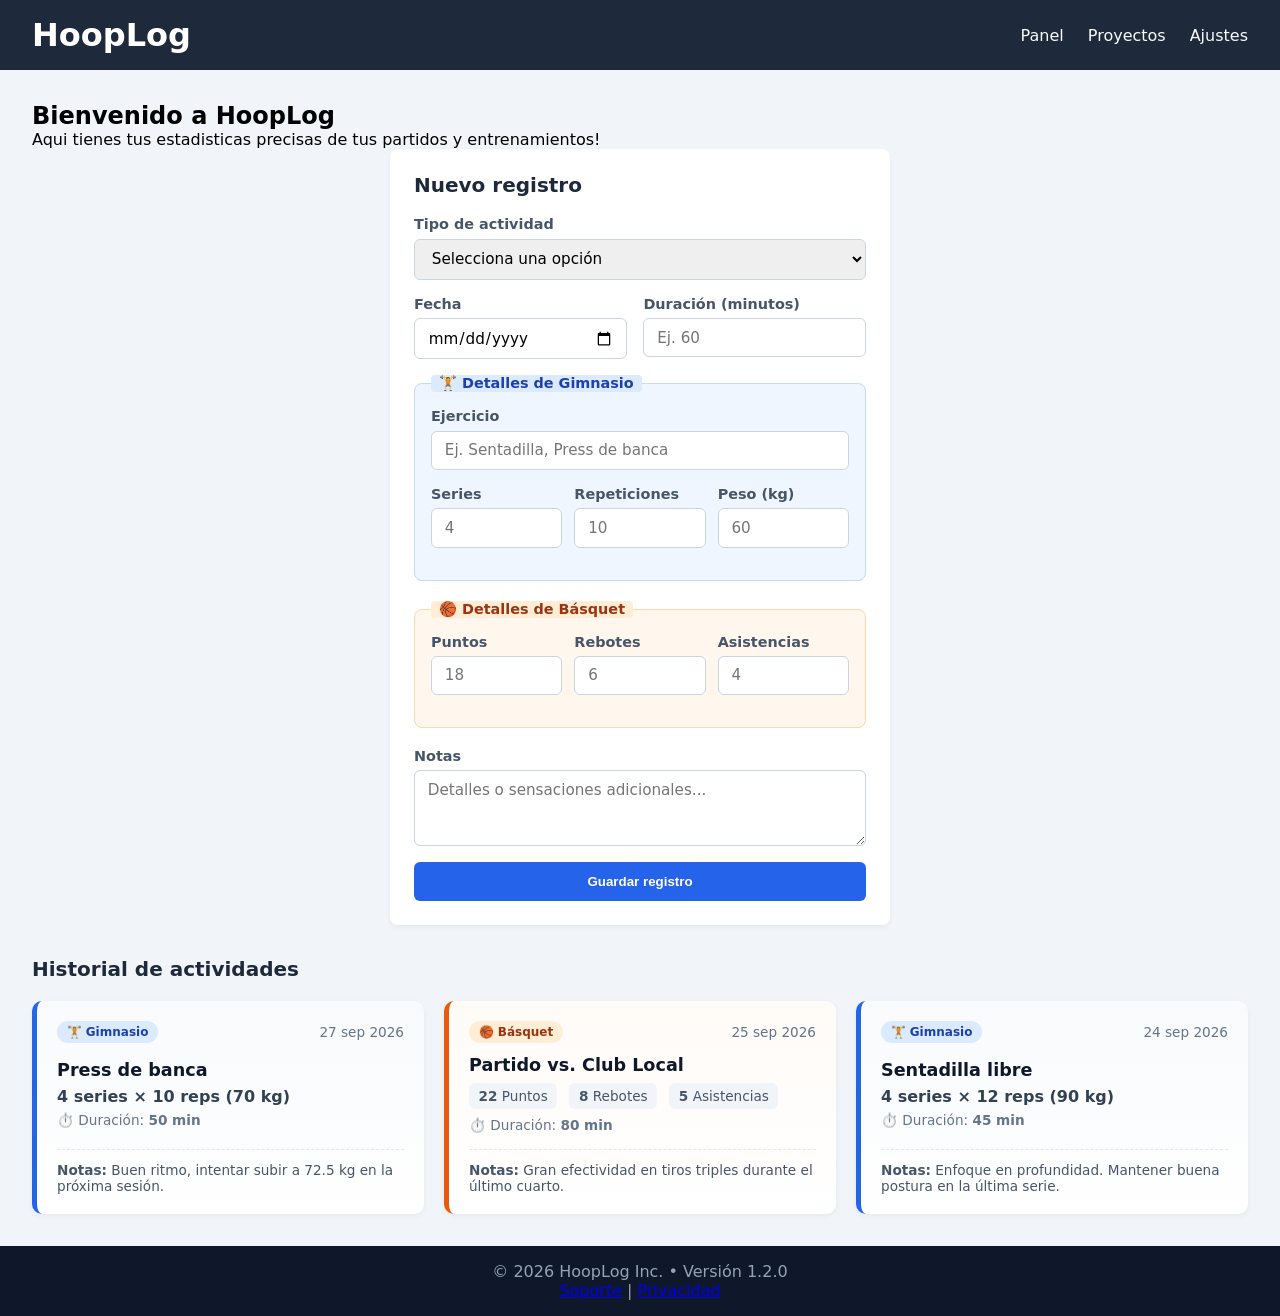
==== index.html @ f142787e "Etapa 1: Forms, estructura y estilo." ====
<!DOCTYPE html>
<html lang="en">
<head>
    <meta charset="UTF-8">
    <meta name="viewport" content="width=device-width, initial-scale=1.0">
    <title>HoopLog</title>
    <link rel="stylesheet" href="styles.css">
</head>
<body>

    
    <header class="app-header">
        <div class="marca">
            <h1>HoopLog</h1>
        </div>
        <nav class ="app-nav">
            <ul>
                <li><a href="#panel">Panel</a></li>
                <li><a href="#proyectos">Proyectos</a></li>
                <li><a href="#ajustes">Ajustes</a></li>
            </ul>
        </nav>
    </header>

    <main class="app-main">
    <section class="welcome-section">
      <h2>Bienvenido a HoopLog</h2>
      <p>Aqui tienes tus estadisticas precisas de tus partidos y entrenamientos!</p>
    </section>

    <section class="new-record-section">
  <h2>Nuevo registro</h2>

  <form class="record-form" action="#" method="POST">
    
    <!-- DATOS GENERALES -->
    <div class="form-group">
      <label for="activity-type">Tipo de actividad</label>
      <select id="activity-type" name="type" required>
        <option value="" disabled selected>Selecciona una opción</option>
        <option value="gimnasio">Gimnasio</option>
        <option value="basquet">Básquet</option>
      </select>
    </div>

    <div class="form-row">
      <div class="form-group">
        <label for="activity-date">Fecha</label>
        <input type="date" id="activity-date" name="date" required>
      </div>

      <div class="form-group">
        <label for="activity-duration">Duración (minutos)</label>
        <input type="number" id="activity-duration" name="duration" min="1" placeholder="Ej. 60" required>
      </div>
    </div>

    <!-- BLOQUE ESPECÍFICO: GIMNASIO -->
    <fieldset class="fieldset-group group-gym">
      <legend>🏋️ Detalles de Gimnasio</legend>
      
      <div class="form-group">
        <label for="gym-exercise">Ejercicio</label>
        <input type="text" id="gym-exercise" name="gym_exercise" placeholder="Ej. Sentadilla, Press de banca">
      </div>

      <div class="form-row-three">
        <div class="form-group">
          <label for="gym-sets">Series</label>
          <input type="number" id="gym-sets" name="gym_sets" min="1" placeholder="4">
        </div>
        <div class="form-group">
          <label for="gym-reps">Repeticiones</label>
          <input type="number" id="gym-reps" name="gym_reps" min="1" placeholder="10">
        </div>
        <div class="form-group">
          <label for="gym-weight">Peso (kg)</label>
          <input type="number" id="gym-weight" name="gym_weight" min="0" step="0.5" placeholder="60">
        </div>
      </div>
    </fieldset>

    <!-- BLOQUE ESPECÍFICO: BÁSQUET -->
    <fieldset class="fieldset-group group-basketball">
      <legend>🏀 Detalles de Básquet</legend>

      <div class="form-row-three">
        <div class="form-group">
          <label for="bball-points">Puntos</label>
          <input type="number" id="bball-points" name="bball_points" min="0" placeholder="18">
        </div>
        <div class="form-group">
          <label for="bball-rebounds">Rebotes</label>
          <input type="number" id="bball-rebounds" name="bball_rebounds" min="0" placeholder="6">
        </div>
        <div class="form-group">
          <label for="bball-assists">Asistencias</label>
          <input type="number" id="bball-assists" name="bball_assists" min="0" placeholder="4">
        </div>
      </div>
    </fieldset>

    <!-- NOTAS ADICIONALES -->
    <div class="form-group">
      <label for="activity-notes">Notas</label>
      <textarea id="activity-notes" name="notes" rows="3" placeholder="Detalles o sensaciones adicionales..."></textarea>
    </div>

    <button type="submit" class="btn-submit">Guardar registro</button>

  </form>
</section>

    <!-- SECCIÓN: HISTORIAL DE ACTIVIDADES -->
<section class="history-section">
  <h2>Historial de actividades</h2>

  <div class="history-grid">

    <!-- TARJETA 1: GIMNASIO -->
    <article class="activity-card card-gym">
      <header class="card-header">
        <span class="badge badge-gym">🏋️ Gimnasio</span>
        <time datetime="2026-09-27">27 sep 2026</time>
      </header>

      <div class="card-body">
        <h3>Press de banca</h3>
        <p class="activity-stat">4 series × 10 reps (70 kg)</p>
        <p class="activity-meta">⏱️ Duración: <strong>50 min</strong></p>
      </div>

      <footer class="card-footer">
        <p><strong>Notas:</strong> Buen ritmo, intentar subir a 72.5 kg en la próxima sesión.</p>
      </footer>
    </article>

    <!-- TARJETA 2: BÁSQUET -->
    <article class="activity-card card-basketball">
      <header class="card-header">
        <span class="badge badge-basketball">🏀 Básquet</span>
        <time datetime="2026-09-25">25 sep 2026</time>
      </header>

      <div class="card-body">
        <h3>Partido vs. Club Local</h3>
        <ul class="stats-list">
          <li><strong>22</strong> Puntos</li>
          <li><strong>8</strong> Rebotes</li>
          <li><strong>5</strong> Asistencias</li>
        </ul>
        <p class="activity-meta">⏱️ Duración: <strong>80 min</strong></p>
      </div>

      <footer class="card-footer">
        <p><strong>Notas:</strong> Gran efectividad en tiros triples durante el último cuarto.</p>
      </footer>
    </article>

    <!-- TARJETA 3: GIMNASIO -->
    <article class="activity-card card-gym">
      <header class="card-header">
        <span class="badge badge-gym">🏋️ Gimnasio</span>
        <time datetime="2026-09-24">24 sep 2026</time>
      </header>

      <div class="card-body">
        <h3>Sentadilla libre</h3>
        <p class="activity-stat">4 series × 12 reps (90 kg)</p>
        <p class="activity-meta">⏱️ Duración: <strong>45 min</strong></p>
      </div>

      <footer class="card-footer">
        <p><strong>Notas:</strong> Enfoque en profundidad. Mantener buena postura en la última serie.</p>
      </footer>
    </article>

  </div>
</section>
  </main>

  <footer class="app-footer">
    <p>&copy; 2026 HoopLog Inc. &bull; Versión 1.2.0</p>
    <p><a href="#soporte">Soporte</a> | <a href="#privacidad">Privacidad</a></p>
  </footer>

    
</body>
</html>
---- styles.css ----
/* Reset básico de márgenes */
* {
  margin: 0;
  padding: 0;
  box-sizing: border-box;
}

/* Ocupar toda la altura de la pantalla */
body {
  font-family: system-ui, sans-serif;
  display: flex;
  flex-direction: column;
  min-height: 100vh;
}

/* Encabezado */
.app-header {
  background-color: #1e293b;
  color: #fff;
  padding: 1rem 2rem;
  display: flex;
  justify-content: space-between;
  align-items: center;
}

.app-nav ul {
  display: flex;
  gap: 1.5rem;
  list-style: none;
}

.app-nav a {
  color: #f8fafc;
  text-decoration: none;
}

/* Área principal: crece para ocupar el espacio restante */
.app-main {
  flex: 1;
  padding: 2rem;
  background-color: #f1f5f9;
}

/* Pie de página */
.app-footer {
  background-color: #0f172a;
  color: #94a3b8;
  text-align: center;
  padding: 1rem;
}

/* Layout en columnas para campos breves */
.form-row {
  display: flex;
  gap: 1rem;
}

.form-row .form-group {
  flex: 1;
}

.form-row-three {
  display: grid;
  grid-template-columns: repeat(3, 1fr);
  gap: 0.75rem;
}

/* Estilos comunes de los fieldsets */
.fieldset-group {
  border: 1px solid;
  border-radius: 8px;
  padding: 1rem;
  margin-bottom: 1.25rem;
}

.fieldset-group legend {
  font-weight: 700;
  font-size: 0.9rem;
  padding: 0 0.5rem;
  border-radius: 4px;
}

/* Estilo visual exclusivo para GIMNASIO (Azul) */
.group-gym {
  border-color: #bfdbfe;
  background-color: #eff6ff;
}

.group-gym legend {
  color: #1e40af;
  background-color: #dbeafe;
}

/* Estilo visual exclusivo para BÁSQUET (Naranja) */
.group-basketball {
  border-color: #fed7aa;
  background-color: #fff7ed;
}

.group-basketball legend {
  color: #9a3412;
  background-color: #ffedd5;
}

/* Tarjeta contenedora de la sección */
.new-record-section {
  background-color: #ffffff;
  padding: 1.5rem;
  border-radius: 8px;
  box-shadow: 0 2px 5px rgba(0, 0, 0, 0.05);
  max-width: 500px;
  margin: 0 auto; /* Centrar en pantalla */
}

.new-record-section h2 {
  margin-bottom: 1.2rem;
  color: #1e293b;
  font-size: 1.25rem;
}

/* Agrupador de label + input */
.form-group {
  display: flex;
  flex-direction: column;
  gap: 0.4rem;
  margin-bottom: 1rem;
}

.form-group label {
  font-size: 0.9rem;
  font-weight: 600;
  color: #475569;
}

/* Estilos de los inputs, select y textarea */
.form-group input,
.form-group select,
.form-group textarea {
  padding: 0.6rem 0.8rem;
  border: 1px solid #cbd5e1;
  border-radius: 6px;
  font-size: 0.95rem;
  font-family: inherit;
  outline: none;
  transition: border-color 0.2s;
}

/* Resaltado cuando el usuario hace clic en un campo */
.form-group input:focus,
.form-group select:focus,
.form-group textarea:focus {
  border-color: #2563eb;
  box-shadow: 0 0 0 3px rgba(37, 99, 235, 0.15);
}

/* Botón de envío */
.btn-submit {
  width: 100%;
  padding: 0.75rem;
  background-color: #2563eb;
  color: #ffffff;
  font-weight: bold;
  border: none;
  border-radius: 6px;
  cursor: pointer;
  transition: background-color 0.2s;
}

.btn-submit:hover {
  background-color: #1d4ed8;
}

/* Layout del contenedor */
.history-section {
  margin-top: 2rem;
}

.history-section h2 {
  font-size: 1.25rem;
  color: #1e293b;
  margin-bottom: 1.25rem;
}

/* Rejilla de tarjetas adaptativa */
.history-grid {
  display: grid;
  grid-template-columns: repeat(auto-fit, minmax(280px, 1fr));
  gap: 1.25rem;
}

/* Estilo base del artículo/tarjeta */
.activity-card {
  background-color: #ffffff;
  border-radius: 10px;
  border-left: 5px solid #cbd5e1; /* Borde por defecto */
  padding: 1.25rem;
  box-shadow: 0 2px 6px rgba(0, 0, 0, 0.05);
  display: flex;
  flex-direction: column;
  justify-content: space-between;
}

/* --- ESTILO DISTINTIVO: GIMNASIO (Azul) --- */
.card-gym {
  border-left-color: #2563eb;
  background: linear-gradient(180deg, #f8fafc 0%, #ffffff 100%);
}

.badge-gym {
  background-color: #dbeafe;
  color: #1e40af;
}

/* --- ESTILO DISTINTIVO: BÁSQUET (Naranja) --- */
.card-basketball {
  border-left-color: #ea580c;
  background: linear-gradient(180deg, #fffbf7 0%, #ffffff 100%);
}

.badge-basketball {
  background-color: #ffedd5;
  color: #9a3412;
}

/* Elementos internos de las tarjetas */
.card-header {
  display: flex;
  justify-content: space-between;
  align-items: center;
  margin-bottom: 0.8rem;
}

.card-header time {
  font-size: 0.85rem;
  color: #64748b;
}

.badge {
  font-size: 0.75rem;
  font-weight: 700;
  padding: 0.25rem 0.6rem;
  border-radius: 20px;
}

.card-body h3 {
  font-size: 1.1rem;
  color: #0f172a;
  margin-bottom: 0.4rem;
}

.activity-stat {
  font-weight: 600;
  color: #334155;
  margin-bottom: 0.3rem;
}

.stats-list {
  display: flex;
  gap: 0.75rem;
  list-style: none;
  padding: 0;
  margin: 0.5rem 0;
}

.stats-list li {
  background-color: #f1f5f9;
  padding: 0.3rem 0.6rem;
  border-radius: 6px;
  font-size: 0.85rem;
  color: #475569;
}

.activity-meta {
  font-size: 0.85rem;
  color: #64748b;
  margin-top: 0.4rem;
}

.card-footer {
  margin-top: 1rem;
  padding-top: 0.75rem;
  border-top: 1px dashed #e2e8f0;
  font-size: 0.85rem;
  color: #475569;
}

* {
  margin: 0;
  padding: 0;
  box-sizing: border-box; /* Previene que el padding rompa el ancho total */
}

/* Evita imágenes u objetos desbordados */
img, input, select, textarea {
  max-width: 100%;
}

@media (max-width: 600px) {
  /* El encabezado se centra y apila el título y el menú */
  .app-header {
    flex-direction: column;
    gap: 0.8rem;
    text-align: center;
  }

  /* Los campos en pareja (Fecha y Duración) pasan a ocupación vertical */
  .form-row {
    flex-direction: column;
    gap: 0;
  }
}

/* Tarjetas del historial: 1 columna en 375px y varias columnas en escritorio */
.history-grid {
  display: grid;
  grid-template-columns: repeat(auto-fit, minmax(280px, 1fr));
  gap: 1.25rem;
}

/* Tres campos numéricos ajustables (Series / Reps / Peso) */
.form-row-three {
  display: grid;
  grid-template-columns: repeat(auto-fit, minmax(80px, 1fr));
  gap: 0.75rem;
}
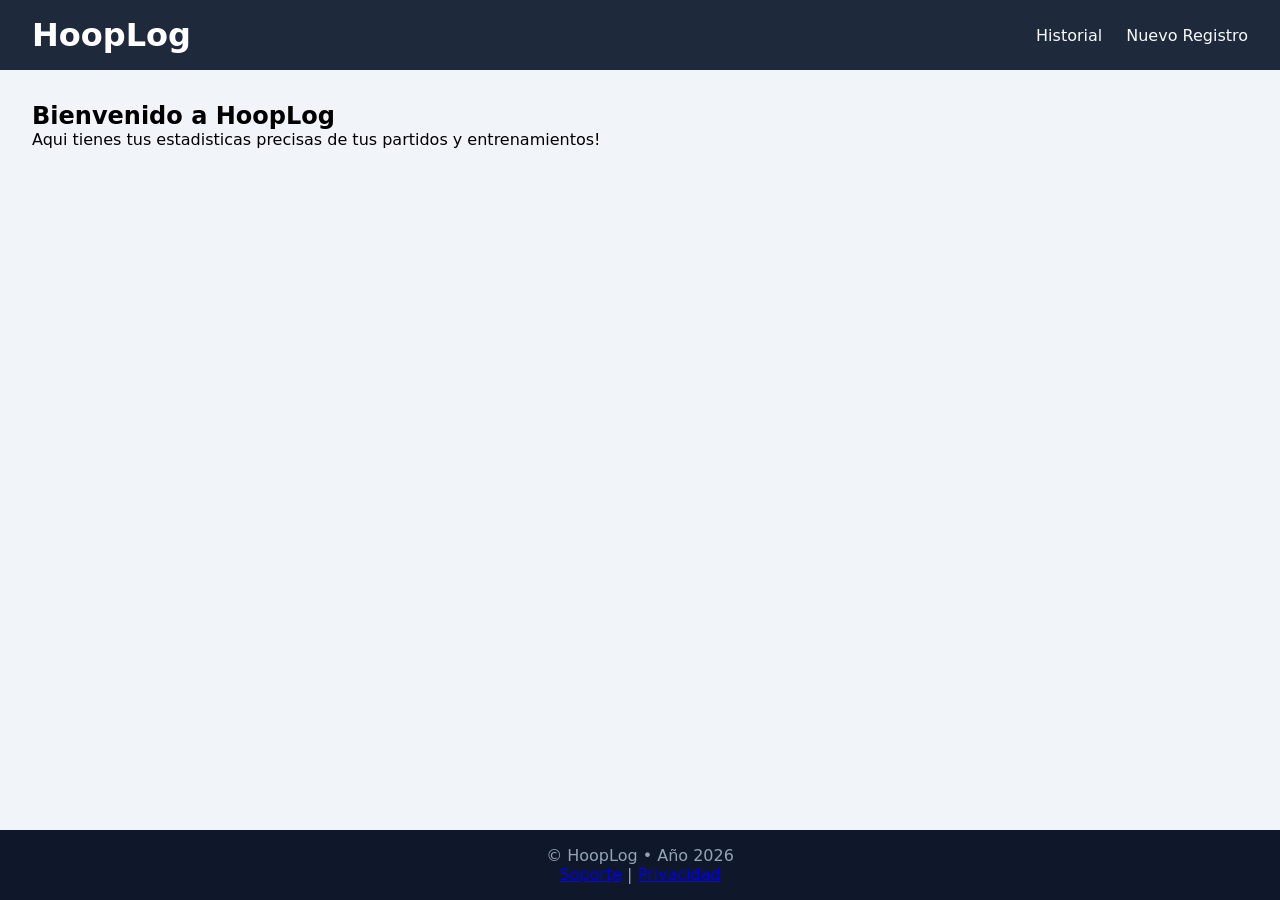
==== commit 2b5b87db: "cambie historial y nuevo registro para que lleven a paginas diferentes. modifique el footer." ====
--- a/index.html
+++ b/index.html
@@ -7,17 +7,14 @@
     <link rel="stylesheet" href="styles.css">
 </head>
 <body>
-
-    
     <header class="app-header">
         <div class="marca">
             <h1>HoopLog</h1>
         </div>
         <nav class ="app-nav">
             <ul>
-                <li><a href="#panel">Panel</a></li>
-                <li><a href="#proyectos">Proyectos</a></li>
-                <li><a href="#ajustes">Ajustes</a></li>
+                <li><a href="./pages/historial.html">Historial</a></li>
+                <li><a href="./pages/nuevoRegistro.html">Nuevo Registro</a></li>
             </ul>
         </nav>
     </header>
@@ -26,161 +23,10 @@
     <section class="welcome-section">
       <h2>Bienvenido a HoopLog</h2>
       <p>Aqui tienes tus estadisticas precisas de tus partidos y entrenamientos!</p>
-    </section>
-
-    <section class="new-record-section">
-  <h2>Nuevo registro</h2>
-
-  <form class="record-form" action="#" method="POST">
-    
-    <!-- DATOS GENERALES -->
-    <div class="form-group">
-      <label for="activity-type">Tipo de actividad</label>
-      <select id="activity-type" name="type" required>
-        <option value="" disabled selected>Selecciona una opción</option>
-        <option value="gimnasio">Gimnasio</option>
-        <option value="basquet">Básquet</option>
-      </select>
-    </div>
-
-    <div class="form-row">
-      <div class="form-group">
-        <label for="activity-date">Fecha</label>
-        <input type="date" id="activity-date" name="date" required>
-      </div>
-
-      <div class="form-group">
-        <label for="activity-duration">Duración (minutos)</label>
-        <input type="number" id="activity-duration" name="duration" min="1" placeholder="Ej. 60" required>
-      </div>
-    </div>
-
-    <!-- BLOQUE ESPECÍFICO: GIMNASIO -->
-    <fieldset class="fieldset-group group-gym">
-      <legend>🏋️ Detalles de Gimnasio</legend>
-      
-      <div class="form-group">
-        <label for="gym-exercise">Ejercicio</label>
-        <input type="text" id="gym-exercise" name="gym_exercise" placeholder="Ej. Sentadilla, Press de banca">
-      </div>
-
-      <div class="form-row-three">
-        <div class="form-group">
-          <label for="gym-sets">Series</label>
-          <input type="number" id="gym-sets" name="gym_sets" min="1" placeholder="4">
-        </div>
-        <div class="form-group">
-          <label for="gym-reps">Repeticiones</label>
-          <input type="number" id="gym-reps" name="gym_reps" min="1" placeholder="10">
-        </div>
-        <div class="form-group">
-          <label for="gym-weight">Peso (kg)</label>
-          <input type="number" id="gym-weight" name="gym_weight" min="0" step="0.5" placeholder="60">
-        </div>
-      </div>
-    </fieldset>
-
-    <!-- BLOQUE ESPECÍFICO: BÁSQUET -->
-    <fieldset class="fieldset-group group-basketball">
-      <legend>🏀 Detalles de Básquet</legend>
-
-      <div class="form-row-three">
-        <div class="form-group">
-          <label for="bball-points">Puntos</label>
-          <input type="number" id="bball-points" name="bball_points" min="0" placeholder="18">
-        </div>
-        <div class="form-group">
-          <label for="bball-rebounds">Rebotes</label>
-          <input type="number" id="bball-rebounds" name="bball_rebounds" min="0" placeholder="6">
-        </div>
-        <div class="form-group">
-          <label for="bball-assists">Asistencias</label>
-          <input type="number" id="bball-assists" name="bball_assists" min="0" placeholder="4">
-        </div>
-      </div>
-    </fieldset>
-
-    <!-- NOTAS ADICIONALES -->
-    <div class="form-group">
-      <label for="activity-notes">Notas</label>
-      <textarea id="activity-notes" name="notes" rows="3" placeholder="Detalles o sensaciones adicionales..."></textarea>
-    </div>
-
-    <button type="submit" class="btn-submit">Guardar registro</button>
-
-  </form>
-</section>
-
-    <!-- SECCIÓN: HISTORIAL DE ACTIVIDADES -->
-<section class="history-section">
-  <h2>Historial de actividades</h2>
-
-  <div class="history-grid">
-
-    <!-- TARJETA 1: GIMNASIO -->
-    <article class="activity-card card-gym">
-      <header class="card-header">
-        <span class="badge badge-gym">🏋️ Gimnasio</span>
-        <time datetime="2026-09-27">27 sep 2026</time>
-      </header>
-
-      <div class="card-body">
-        <h3>Press de banca</h3>
-        <p class="activity-stat">4 series × 10 reps (70 kg)</p>
-        <p class="activity-meta">⏱️ Duración: <strong>50 min</strong></p>
-      </div>
-
-      <footer class="card-footer">
-        <p><strong>Notas:</strong> Buen ritmo, intentar subir a 72.5 kg en la próxima sesión.</p>
-      </footer>
-    </article>
-
-    <!-- TARJETA 2: BÁSQUET -->
-    <article class="activity-card card-basketball">
-      <header class="card-header">
-        <span class="badge badge-basketball">🏀 Básquet</span>
-        <time datetime="2026-09-25">25 sep 2026</time>
-      </header>
-
-      <div class="card-body">
-        <h3>Partido vs. Club Local</h3>
-        <ul class="stats-list">
-          <li><strong>22</strong> Puntos</li>
-          <li><strong>8</strong> Rebotes</li>
-          <li><strong>5</strong> Asistencias</li>
-        </ul>
-        <p class="activity-meta">⏱️ Duración: <strong>80 min</strong></p>
-      </div>
-
-      <footer class="card-footer">
-        <p><strong>Notas:</strong> Gran efectividad en tiros triples durante el último cuarto.</p>
-      </footer>
-    </article>
-
-    <!-- TARJETA 3: GIMNASIO -->
-    <article class="activity-card card-gym">
-      <header class="card-header">
-        <span class="badge badge-gym">🏋️ Gimnasio</span>
-        <time datetime="2026-09-24">24 sep 2026</time>
-      </header>
-
-      <div class="card-body">
-        <h3>Sentadilla libre</h3>
-        <p class="activity-stat">4 series × 12 reps (90 kg)</p>
-        <p class="activity-meta">⏱️ Duración: <strong>45 min</strong></p>
-      </div>
-
-      <footer class="card-footer">
-        <p><strong>Notas:</strong> Enfoque en profundidad. Mantener buena postura en la última serie.</p>
-      </footer>
-    </article>
-
-  </div>
-</section>
-  </main>
+    </main>
 
   <footer class="app-footer">
-    <p>&copy; 2026 HoopLog Inc. &bull; Versión 1.2.0</p>
+    <p>&copy; HoopLog &bull; Año 2026</p>
     <p><a href="#soporte">Soporte</a> | <a href="#privacidad">Privacidad</a></p>
   </footer>
 
--- a/styles.css
+++ b/styles.css
@@ -284,12 +284,6 @@
   color: #475569;
 }
 
-* {
-  margin: 0;
-  padding: 0;
-  box-sizing: border-box; /* Previene que el padding rompa el ancho total */
-}
-
 /* Evita imágenes u objetos desbordados */
 img, input, select, textarea {
   max-width: 100%;
@@ -310,16 +304,4 @@
   }
 }
 
-/* Tarjetas del historial: 1 columna en 375px y varias columnas en escritorio */
-.history-grid {
-  display: grid;
-  grid-template-columns: repeat(auto-fit, minmax(280px, 1fr));
-  gap: 1.25rem;
-}
-
-/* Tres campos numéricos ajustables (Series / Reps / Peso) */
-.form-row-three {
-  display: grid;
-  grid-template-columns: repeat(auto-fit, minmax(80px, 1fr));
-  gap: 0.75rem;
-}+
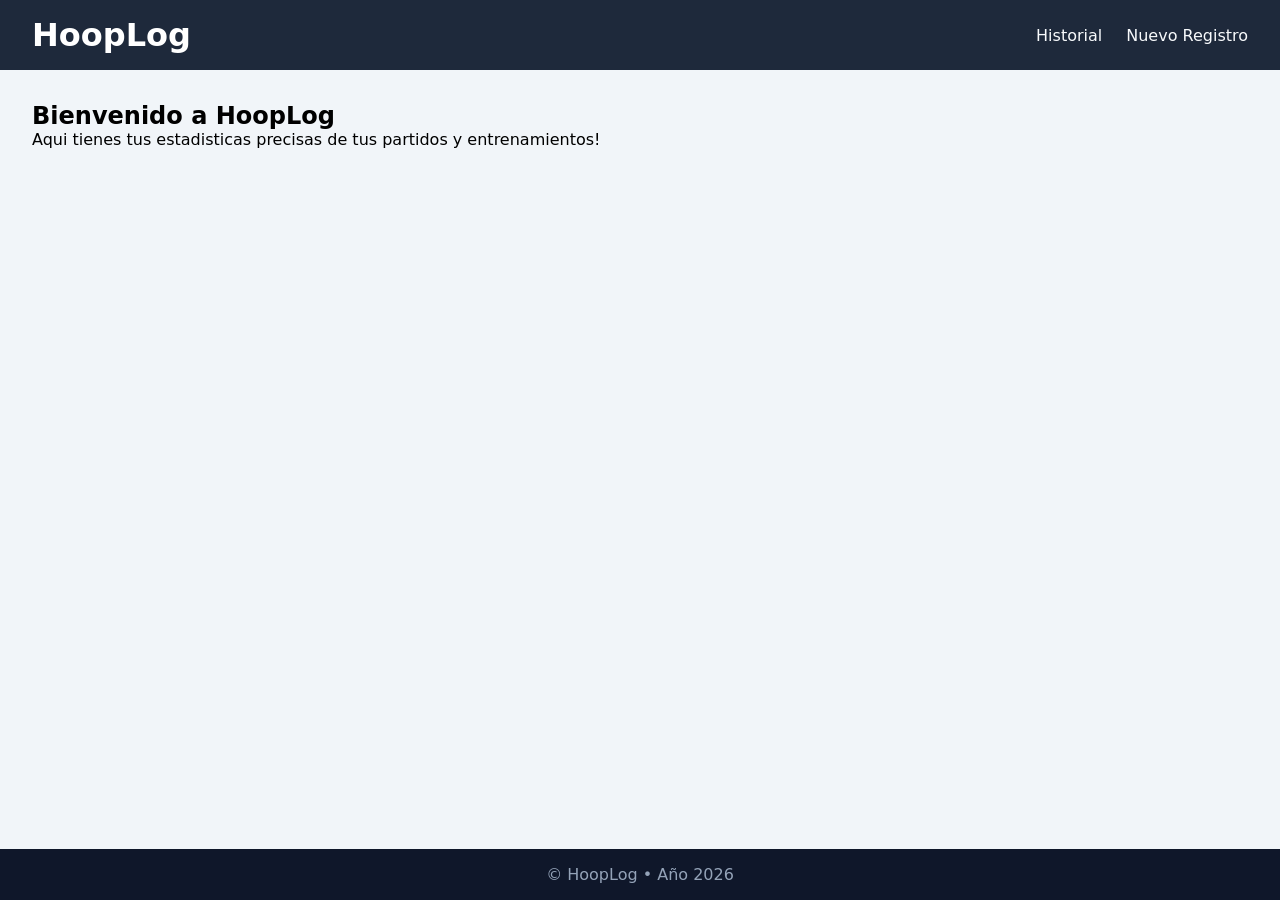
==== commit f7b53a28: "saco contenedores que sobran y arreglo el footer" ====
--- a/index.html
+++ b/index.html
@@ -27,7 +27,6 @@
 
   <footer class="app-footer">
     <p>&copy; HoopLog &bull; Año 2026</p>
-    <p><a href="#soporte">Soporte</a> | <a href="#privacidad">Privacidad</a></p>
   </footer>
 
     
--- a/styles.css
+++ b/styles.css
@@ -181,6 +181,13 @@
   margin-bottom: 1.25rem;
 }
 
+
+.section-header h2 {
+  font-size: 1.25rem;
+  color: #0f172a;
+  margin-bottom: 0; /* Quitamos el margen inferior para alinearlo perfecto */
+}
+
 /* Rejilla de tarjetas adaptativa */
 .history-grid {
   display: grid;
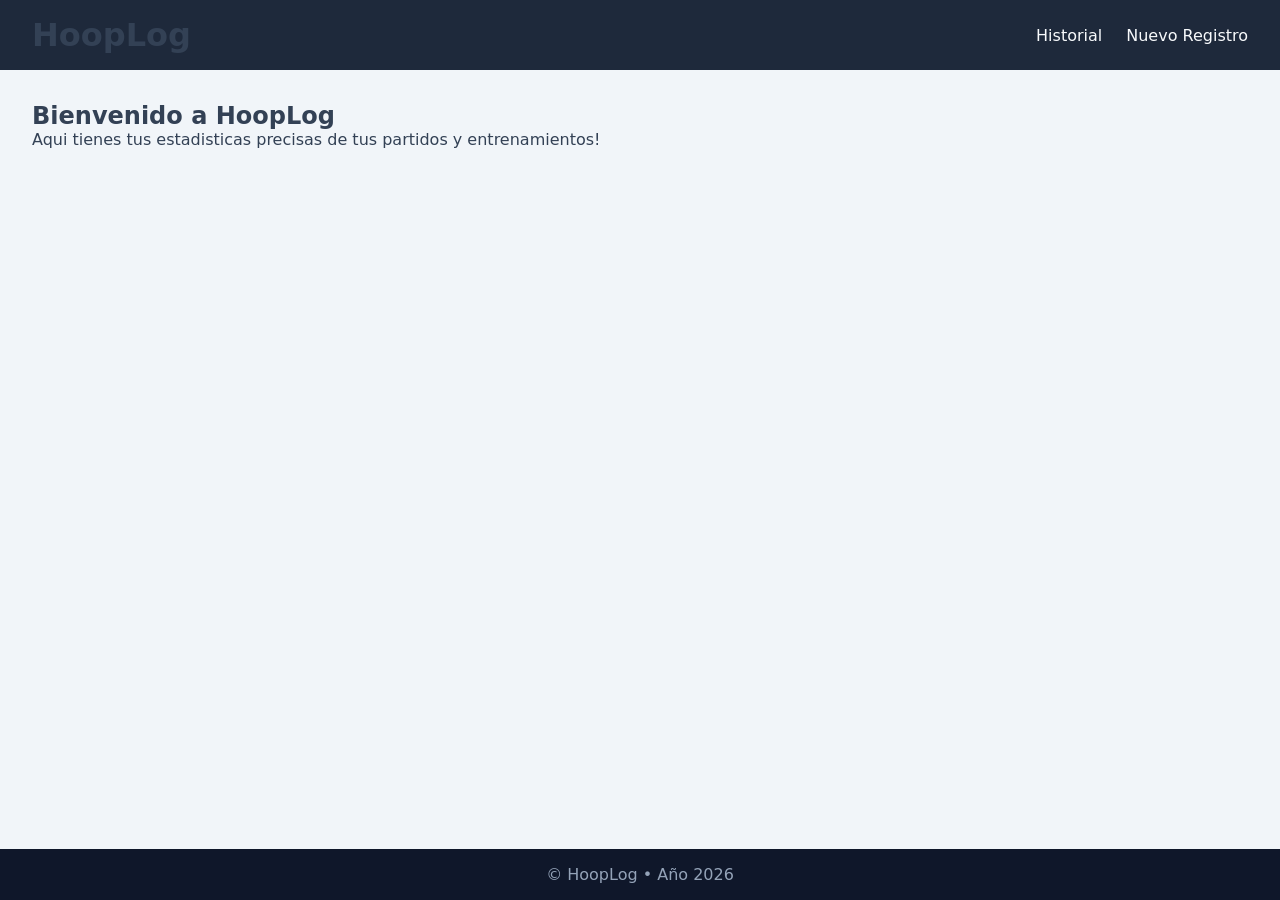
==== commit ad0dbc4b: "cambie el idioma de los html a español" ====
--- a/index.html
+++ b/index.html
@@ -1,5 +1,5 @@
 <!DOCTYPE html>
-<html lang="en">
+<html lang="es">
 <head>
     <meta charset="UTF-8">
     <meta name="viewport" content="width=device-width, initial-scale=1.0">
--- a/styles.css
+++ b/styles.css
@@ -1,22 +1,71 @@
-/* Reset básico de márgenes */
+/* ==========================================
+   1. DECLARACIÓN DE VARIABLES (PALETA GLOBAL)
+   ========================================== */
+:root {
+  /* Colores Principales y Botones */
+  --primary: #2563eb;
+  --primary-hover: #1d4ed8;
+  
+  /* Fondos Estructurales */
+  --bg-app: #f1f5f9;
+  --bg-card: #ffffff;
+  --header-bg: #1e293b;
+  --footer-bg: #0f172a;
+
+  /* Textos */
+  --text-title: #0f172a;
+  --text-heading: #1e293b;
+  --text-main: #334155;
+  --text-label: #475569;
+  --text-muted: #64748b;
+  --text-light: #f8fafc;
+  --footer-text: #94a3b8;
+
+  /* Bordes y Sombras */
+  --border-default: #cbd5e1;
+  --border-light: #e2e8f0;
+
+  /* Tema Gimnasio (Azul) */
+  --gym-color: #1e40af;
+  --gym-bg: #eff6ff;
+  --gym-border: #bfdbfe;
+  --gym-badge-bg: #dbeafe;
+
+  /* Tema Básquet (Naranja) */
+  --bball-color: #9a3412;
+  --bball-bg: #fff7ed;
+  --bball-border: #fed7aa;
+  --bball-badge-bg: #ffedd5;
+  --bball-accent: #ea580c;
+}
+
+/* ==========================================
+   2. RESET Y ESTRUCTURA BASE
+   ========================================== */
 * {
   margin: 0;
   padding: 0;
   box-sizing: border-box;
 }
 
-/* Ocupar toda la altura de la pantalla */
+img, input, select, textarea {
+  max-width: 100%;
+}
+
 body {
   font-family: system-ui, sans-serif;
   display: flex;
   flex-direction: column;
   min-height: 100vh;
-}
-
-/* Encabezado */
+  background-color: var(--bg-app);
+  color: var(--text-main);
+}
+
+/* ==========================================
+   3. ENCABEZADO Y PIE DE PÁGINA
+   ========================================== */
 .app-header {
-  background-color: #1e293b;
-  color: #fff;
+  background-color: var(--header-bg);
   padding: 1rem 2rem;
   display: flex;
   justify-content: space-between;
@@ -30,26 +79,73 @@
 }
 
 .app-nav a {
-  color: #f8fafc;
+  color: var(--text-light);
   text-decoration: none;
 }
 
-/* Área principal: crece para ocupar el espacio restante */
 .app-main {
   flex: 1;
   padding: 2rem;
-  background-color: #f1f5f9;
-}
-
-/* Pie de página */
+  background-color: var(--bg-app);
+}
+
 .app-footer {
-  background-color: #0f172a;
-  color: #94a3b8;
+  background-color: var(--footer-bg);
+  color: var(--footer-text);
   text-align: center;
   padding: 1rem;
 }
 
-/* Layout en columnas para campos breves */
+/* ==========================================
+   4. FORMULARIO Y CAMPOS
+   ========================================== */
+.new-record-section {
+  background-color: var(--bg-card);
+  padding: 1.5rem;
+  border-radius: 8px;
+  box-shadow: 0 2px 5px rgba(0, 0, 0, 0.05);
+  max-width: 500px;
+  margin: 0 auto;
+}
+
+.new-record-section h2 {
+  margin-bottom: 1.2rem;
+  color: var(--text-heading);
+  font-size: 1.25rem;
+}
+
+.form-group {
+  display: flex;
+  flex-direction: column;
+  gap: 0.4rem;
+  margin-bottom: 1rem;
+}
+
+.form-group label {
+  font-size: 0.9rem;
+  font-weight: 600;
+  color: var(--text-label);
+}
+
+.form-group input,
+.form-group select,
+.form-group textarea {
+  padding: 0.6rem 0.8rem;
+  border: 1px solid var(--border-default);
+  border-radius: 6px;
+  font-size: 0.95rem;
+  font-family: inherit;
+  outline: none;
+  transition: border-color 0.2s;
+}
+
+.form-group input:focus,
+.form-group select:focus,
+.form-group textarea:focus {
+  border-color: var(--primary);
+  box-shadow: 0 0 0 3px rgba(37, 99, 235, 0.15);
+}
+
 .form-row {
   display: flex;
   gap: 1rem;
@@ -65,7 +161,7 @@
   gap: 0.75rem;
 }
 
-/* Estilos comunes de los fieldsets */
+/* Fieldsets diferenciados */
 .fieldset-group {
   border: 1px solid;
   border-radius: 8px;
@@ -80,85 +176,30 @@
   border-radius: 4px;
 }
 
-/* Estilo visual exclusivo para GIMNASIO (Azul) */
 .group-gym {
-  border-color: #bfdbfe;
-  background-color: #eff6ff;
+  border-color: var(--gym-border);
+  background-color: var(--gym-bg);
 }
 
 .group-gym legend {
-  color: #1e40af;
-  background-color: #dbeafe;
-}
-
-/* Estilo visual exclusivo para BÁSQUET (Naranja) */
+  color: var(--gym-color);
+  background-color: var(--gym-badge-bg);
+}
+
 .group-basketball {
-  border-color: #fed7aa;
-  background-color: #fff7ed;
+  border-color: var(--bball-border);
+  background-color: var(--bball-bg);
 }
 
 .group-basketball legend {
-  color: #9a3412;
-  background-color: #ffedd5;
-}
-
-/* Tarjeta contenedora de la sección */
-.new-record-section {
-  background-color: #ffffff;
-  padding: 1.5rem;
-  border-radius: 8px;
-  box-shadow: 0 2px 5px rgba(0, 0, 0, 0.05);
-  max-width: 500px;
-  margin: 0 auto; /* Centrar en pantalla */
-}
-
-.new-record-section h2 {
-  margin-bottom: 1.2rem;
-  color: #1e293b;
-  font-size: 1.25rem;
-}
-
-/* Agrupador de label + input */
-.form-group {
-  display: flex;
-  flex-direction: column;
-  gap: 0.4rem;
-  margin-bottom: 1rem;
-}
-
-.form-group label {
-  font-size: 0.9rem;
-  font-weight: 600;
-  color: #475569;
-}
-
-/* Estilos de los inputs, select y textarea */
-.form-group input,
-.form-group select,
-.form-group textarea {
-  padding: 0.6rem 0.8rem;
-  border: 1px solid #cbd5e1;
-  border-radius: 6px;
-  font-size: 0.95rem;
-  font-family: inherit;
-  outline: none;
-  transition: border-color 0.2s;
-}
-
-/* Resaltado cuando el usuario hace clic en un campo */
-.form-group input:focus,
-.form-group select:focus,
-.form-group textarea:focus {
-  border-color: #2563eb;
-  box-shadow: 0 0 0 3px rgba(37, 99, 235, 0.15);
-}
-
-/* Botón de envío */
+  color: var(--bball-color);
+  background-color: var(--bball-badge-bg);
+}
+
 .btn-submit {
   width: 100%;
   padding: 0.75rem;
-  background-color: #2563eb;
-  color: #ffffff;
+  background-color: var(--primary);
   font-weight: bold;
   border: none;
   border-radius: 6px;
@@ -167,39 +208,90 @@
 }
 
 .btn-submit:hover {
-  background-color: #1d4ed8;
-}
-
-/* Layout del contenedor */
+  background-color: var(--primary-hover);
+}
+
+/* Tarjeta individual de cada ejercicio dentro de la sesión */
+.exercise-item {
+  background-color: rgba(255, 255, 255, 0.8);
+  border: 1px solid var(--gym-border);
+  border-radius: 6px;
+  padding: 1rem;
+  margin-bottom: 1rem;
+}
+
+.exercise-header {
+  display: flex;
+  justify-content: space-between;
+  align-items: center;
+  margin-bottom: 0.75rem;
+}
+
+.exercise-number {
+  font-weight: 700;
+  font-size: 0.85rem;
+  color: var(--gym-color);
+}
+
+/* Botón 'Eliminar' rojo e individual */
+.btn-remove-exercise {
+  background: none;
+  border: none;
+  font-weight: 600;
+  font-size: 0.8rem;
+  cursor: pointer;
+}
+
+.btn-remove-exercise:hover {
+  text-decoration: underline;
+}
+
+/* Botón secundario para agregar más filas */
+.btn-add-more {
+  background-color: var(--gym-badge-bg);
+  color: var(--gym-color);
+  border: 1px dashed var(--gym-border);
+  padding: 0.6rem 1rem;
+  border-radius: 6px;
+  font-weight: 600;
+  cursor: pointer;
+  width: 100%;
+  transition: background-color 0.2s;
+}
+
+.btn-add-more:hover {
+  background-color: var(--gym-border);
+}
+
+/* ==========================================
+   5. SECCIÓN HISTORIAL Y TARJETAS
+   ========================================== */
 .history-section {
   margin-top: 2rem;
 }
 
 .history-section h2 {
   font-size: 1.25rem;
-  color: #1e293b;
+  color: var(--text-heading);
   margin-bottom: 1.25rem;
 }
-
 
 .section-header h2 {
   font-size: 1.25rem;
-  color: #0f172a;
-  margin-bottom: 0; /* Quitamos el margen inferior para alinearlo perfecto */
-}
-
-/* Rejilla de tarjetas adaptativa */
+  color: var(--text-title);
+  margin-bottom: 0;
+}
+
 .history-grid {
   display: grid;
   grid-template-columns: repeat(auto-fit, minmax(280px, 1fr));
   gap: 1.25rem;
 }
 
-/* Estilo base del artículo/tarjeta */
 .activity-card {
-  background-color: #ffffff;
+  background-color: var(--bg-card);
   border-radius: 10px;
-  border-left: 5px solid #cbd5e1; /* Borde por defecto */
+  border-left: 5px solid var(--border-default);
   padding: 1.25rem;
   box-shadow: 0 2px 6px rgba(0, 0, 0, 0.05);
   display: flex;
@@ -207,29 +299,28 @@
   justify-content: space-between;
 }
 
-/* --- ESTILO DISTINTIVO: GIMNASIO (Azul) --- */
+/* Tarjetas Gimnasio */
 .card-gym {
-  border-left-color: #2563eb;
-  background: linear-gradient(180deg, #f8fafc 0%, #ffffff 100%);
+  border-left-color: var(--primary);
+  background: linear-gradient(180deg, var(--text-light) 0%);
 }
 
 .badge-gym {
-  background-color: #dbeafe;
-  color: #1e40af;
-}
-
-/* --- ESTILO DISTINTIVO: BÁSQUET (Naranja) --- */
+  background-color: var(--gym-badge-bg);
+  color: var(--gym-color);
+}
+
+/* Tarjetas Básquet */
 .card-basketball {
-  border-left-color: #ea580c;
-  background: linear-gradient(180deg, #fffbf7 0%, #ffffff 100%);
+  border-left-color: var(--bball-accent);
+  background: linear-gradient(180deg);
 }
 
 .badge-basketball {
-  background-color: #ffedd5;
-  color: #9a3412;
-}
-
-/* Elementos internos de las tarjetas */
+  background-color: var(--bball-badge-bg);
+  color: var(--bball-color);
+}
+
 .card-header {
   display: flex;
   justify-content: space-between;
@@ -239,7 +330,7 @@
 
 .card-header time {
   font-size: 0.85rem;
-  color: #64748b;
+  color: var(--text-muted);
 }
 
 .badge {
@@ -251,13 +342,13 @@
 
 .card-body h3 {
   font-size: 1.1rem;
-  color: #0f172a;
+  color: var(--text-title);
   margin-bottom: 0.4rem;
 }
 
 .activity-stat {
   font-weight: 600;
-  color: #334155;
+  color: var(--text-main);
   margin-bottom: 0.3rem;
 }
 
@@ -270,41 +361,37 @@
 }
 
 .stats-list li {
-  background-color: #f1f5f9;
+  background-color: var(--bg-app);
   padding: 0.3rem 0.6rem;
   border-radius: 6px;
   font-size: 0.85rem;
-  color: #475569;
+  color: var(--text-label);
 }
 
 .activity-meta {
   font-size: 0.85rem;
-  color: #64748b;
+  color: var(--text-muted);
   margin-top: 0.4rem;
 }
 
 .card-footer {
   margin-top: 1rem;
   padding-top: 0.75rem;
-  border-top: 1px dashed #e2e8f0;
+  border-top: 1px dashed var(--border-light);
   font-size: 0.85rem;
-  color: #475569;
-}
-
-/* Evita imágenes u objetos desbordados */
-img, input, select, textarea {
-  max-width: 100%;
-}
-
+  color: var(--text-label);
+}
+
+/* ==========================================
+   6. RESPONSIVE (PANTALLAS PEQUEÑAS)
+   ========================================== */
 @media (max-width: 600px) {
-  /* El encabezado se centra y apila el título y el menú */
   .app-header {
     flex-direction: column;
     gap: 0.8rem;
     text-align: center;
   }
 
-  /* Los campos en pareja (Fecha y Duración) pasan a ocupación vertical */
   .form-row {
     flex-direction: column;
     gap: 0;
@@ -312,3 +399,5 @@
 }
 
 
+
+
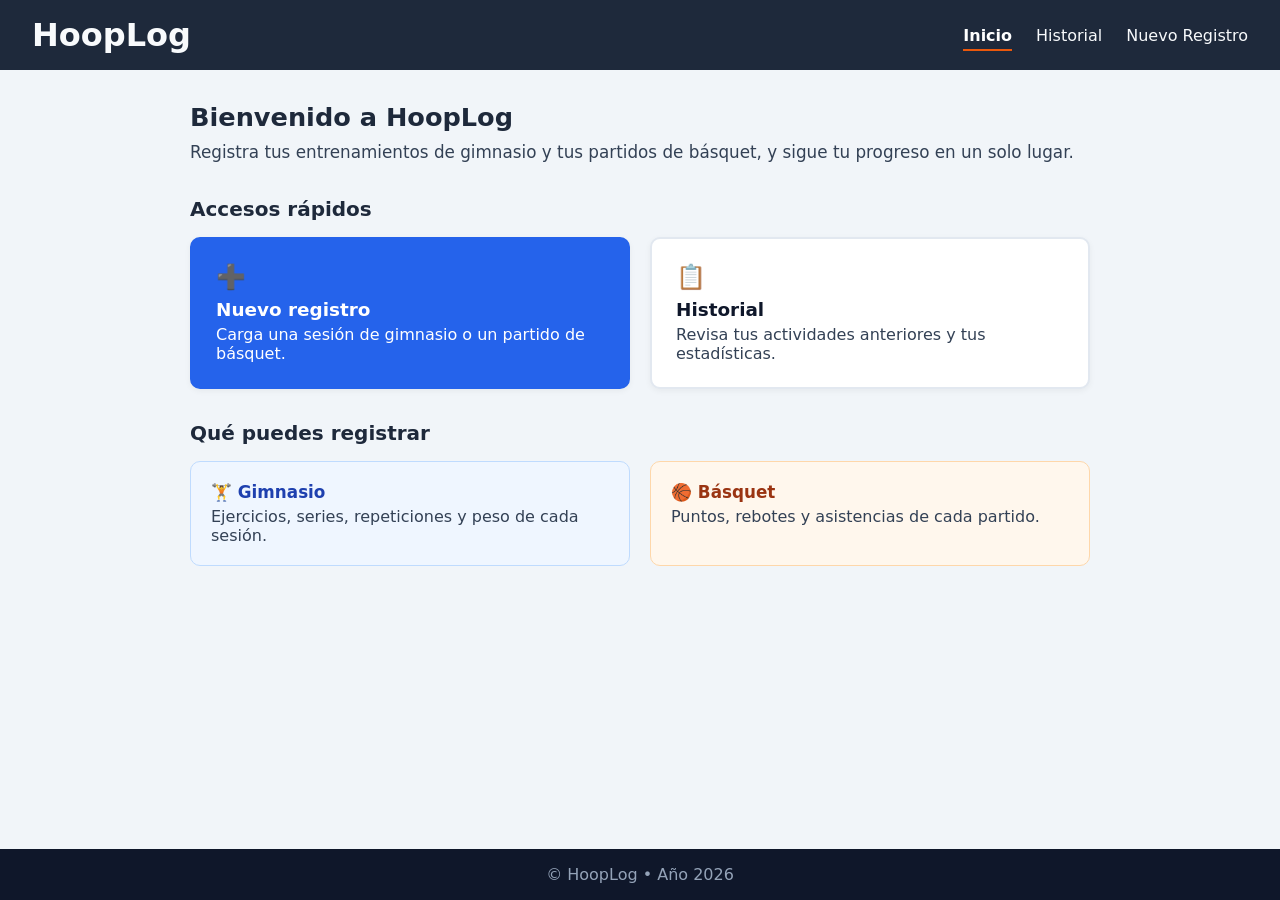
==== commit 684e3f1f: "Agregar contenido y accesos al inicio y marcar la página actual en nav" ====
--- a/index.html
+++ b/index.html
@@ -13,6 +13,7 @@
         </div>
         <nav class ="app-nav">
             <ul>
+                <li><a href="./index.html" aria-current="page">Inicio</a></li>
                 <li><a href="./pages/historial.html">Historial</a></li>
                 <li><a href="./pages/nuevoRegistro.html">Nuevo Registro</a></li>
             </ul>
@@ -22,13 +23,50 @@
     <main class="app-main">
     <section class="welcome-section">
       <h2>Bienvenido a HoopLog</h2>
-      <p>Aqui tienes tus estadisticas precisas de tus partidos y entrenamientos!</p>
+      <p>Registra tus entrenamientos de gimnasio y tus partidos de básquet, y sigue tu progreso en un solo lugar.</p>
+    </section>
+
+    <!-- ACCESOS RÁPIDOS -->
+    <section class="quick-access-section" aria-labelledby="quick-access-title">
+      <h2 id="quick-access-title">Accesos rápidos</h2>
+
+      <div class="access-grid">
+        <a class="access-card access-card-primary" href="./pages/nuevoRegistro.html">
+          <span class="access-icon" aria-hidden="true">➕</span>
+          <h3>Nuevo registro</h3>
+          <p>Carga una sesión de gimnasio o un partido de básquet.</p>
+        </a>
+
+        <a class="access-card" href="./pages/historial.html">
+          <span class="access-icon" aria-hidden="true">📋</span>
+          <h3>Historial</h3>
+          <p>Revisa tus actividades anteriores y tus estadísticas.</p>
+        </a>
+      </div>
+    </section>
+
+    <!-- QUÉ SE PUEDE REGISTRAR -->
+    <section class="features-section" aria-labelledby="features-title">
+      <h2 id="features-title">Qué puedes registrar</h2>
+
+      <div class="access-grid">
+        <article class="feature-card feature-gym">
+          <h3>🏋️ Gimnasio</h3>
+          <p>Ejercicios, series, repeticiones y peso de cada sesión.</p>
+        </article>
+
+        <article class="feature-card feature-basketball">
+          <h3>🏀 Básquet</h3>
+          <p>Puntos, rebotes y asistencias de cada partido.</p>
+        </article>
+      </div>
+    </section>
     </main>
 
   <footer class="app-footer">
     <p>&copy; HoopLog &bull; Año 2026</p>
   </footer>
 
-    
+
 </body>
-</html>+</html>
--- a/styles.css
+++ b/styles.css
@@ -2,41 +2,70 @@
    1. DECLARACIÓN DE VARIABLES (PALETA GLOBAL)
    ========================================== */
 :root {
-  /* Colores Principales y Botones */
-  --primary: #2563eb;
-  --primary-hover: #1d4ed8;
-  
+  /* Botones */
+  --btn-primary-bg: #2563eb;
+  --btn-primary-bg-hover: #1d4ed8;
+  --btn-primary-text: #ffffff;
+
   /* Fondos Estructurales */
-  --bg-app: #f1f5f9;
-  --bg-card: #ffffff;
+  --page-bg: #f1f5f9;
+  --card-bg: #ffffff;
   --header-bg: #1e293b;
   --footer-bg: #0f172a;
 
   /* Textos */
   --text-title: #0f172a;
   --text-heading: #1e293b;
-  --text-main: #334155;
+  --text-body: #334155;
   --text-label: #475569;
   --text-muted: #64748b;
-  --text-light: #f8fafc;
+  --header-title-text: #f8fafc;
+  --nav-link-text: #f8fafc;
+  --nav-link-active-text: #ffffff;
+  --nav-link-active-border: #ea580c;
   --footer-text: #94a3b8;
 
-  /* Bordes y Sombras */
-  --border-default: #cbd5e1;
-  --border-light: #e2e8f0;
+  /* Campos de Formulario */
+  --input-border: #cbd5e1;
+  --input-border-focus: #2563eb;
+  --input-focus-ring: rgba(37, 99, 235, 0.15);
+
+  /* Tarjetas del Historial */
+  --card-accent-default: #cbd5e1;
+  --card-divider: #e2e8f0;
+  --stat-chip-bg: #f1f5f9;
 
   /* Tema Gimnasio (Azul) */
-  --gym-color: #1e40af;
-  --gym-bg: #eff6ff;
+  --gym-text: #1e40af;
+  --gym-fieldset-bg: #eff6ff;
   --gym-border: #bfdbfe;
   --gym-badge-bg: #dbeafe;
+  --gym-btn-bg: #dbeafe;
+  --gym-btn-bg-hover: #bfdbfe;
+  --gym-card-accent: #2563eb;
+  --gym-card-gradient-start: #eff6ff;
+  --gym-card-gradient-end: #ffffff;
 
   /* Tema Básquet (Naranja) */
-  --bball-color: #9a3412;
-  --bball-bg: #fff7ed;
+  --bball-text: #9a3412;
+  --bball-fieldset-bg: #fff7ed;
   --bball-border: #fed7aa;
   --bball-badge-bg: #ffedd5;
-  --bball-accent: #ea580c;
+  --bball-card-accent: #ea580c;
+  --bball-card-gradient-start: #fff7ed;
+  --bball-card-gradient-end: #ffffff;
+
+  /* Accesos y Tarjetas del Inicio */
+  --link-focus-outline: #2563eb;
+  --access-card-border: #e2e8f0;
+  --access-card-border-hover: #2563eb;
+  --access-card-primary-bg: #2563eb;
+  --access-card-primary-bg-hover: #1d4ed8;
+  --access-card-primary-text: #ffffff;
+  --gym-feature-bg: #eff6ff;
+  --gym-feature-border: #bfdbfe;
+  --bball-feature-bg: #fff7ed;
+  --bball-feature-border: #fed7aa;
 }
 
 /* ==========================================
@@ -57,8 +86,8 @@
   display: flex;
   flex-direction: column;
   min-height: 100vh;
-  background-color: var(--bg-app);
-  color: var(--text-main);
+  background-color: var(--page-bg);
+  color: var(--text-body);
 }
 
 /* ==========================================
@@ -72,6 +101,10 @@
   align-items: center;
 }
 
+.marca h1 {
+  color: var(--header-title-text);
+}
+
 .app-nav ul {
   display: flex;
   gap: 1.5rem;
@@ -79,14 +112,23 @@
 }
 
 .app-nav a {
-  color: var(--text-light);
+  color: var(--nav-link-text);
   text-decoration: none;
+  padding-bottom: 0.25rem;
+  border-bottom: 2px solid transparent;
+}
+
+/* Página actual en el menú */
+.app-nav a[aria-current="page"] {
+  color: var(--nav-link-active-text);
+  font-weight: 600;
+  border-bottom-color: var(--nav-link-active-border);
 }
 
 .app-main {
   flex: 1;
   padding: 2rem;
-  background-color: var(--bg-app);
+  background-color: var(--page-bg);
 }
 
 .app-footer {
@@ -100,7 +142,7 @@
    4. FORMULARIO Y CAMPOS
    ========================================== */
 .new-record-section {
-  background-color: var(--bg-card);
+  background-color: var(--card-bg);
   padding: 1.5rem;
   border-radius: 8px;
   box-shadow: 0 2px 5px rgba(0, 0, 0, 0.05);
@@ -131,7 +173,7 @@
 .form-group select,
 .form-group textarea {
   padding: 0.6rem 0.8rem;
-  border: 1px solid var(--border-default);
+  border: 1px solid var(--input-border);
   border-radius: 6px;
   font-size: 0.95rem;
   font-family: inherit;
@@ -142,8 +184,8 @@
 .form-group input:focus,
 .form-group select:focus,
 .form-group textarea:focus {
-  border-color: var(--primary);
-  box-shadow: 0 0 0 3px rgba(37, 99, 235, 0.15);
+  border-color: var(--input-border-focus);
+  box-shadow: 0 0 0 3px var(--input-focus-ring);
 }
 
 .form-row {
@@ -157,7 +199,7 @@
 
 .form-row-three {
   display: grid;
-  grid-template-columns: repeat(3, 1fr);
+  grid-template-columns: repeat(3, minmax(0, 1fr));
   gap: 0.75rem;
 }
 
@@ -167,6 +209,7 @@
   border-radius: 8px;
   padding: 1rem;
   margin-bottom: 1.25rem;
+  min-width: 0; /* Por defecto un fieldset no se achica menos que su contenido */
 }
 
 .fieldset-group legend {
@@ -178,28 +221,29 @@
 
 .group-gym {
   border-color: var(--gym-border);
-  background-color: var(--gym-bg);
+  background-color: var(--gym-fieldset-bg);
 }
 
 .group-gym legend {
-  color: var(--gym-color);
+  color: var(--gym-text);
   background-color: var(--gym-badge-bg);
 }
 
 .group-basketball {
   border-color: var(--bball-border);
-  background-color: var(--bball-bg);
+  background-color: var(--bball-fieldset-bg);
 }
 
 .group-basketball legend {
-  color: var(--bball-color);
+  color: var(--bball-text);
   background-color: var(--bball-badge-bg);
 }
 
 .btn-submit {
   width: 100%;
   padding: 0.75rem;
-  background-color: var(--primary);
+  background-color: var(--btn-primary-bg);
+  color: var(--btn-primary-text);
   font-weight: bold;
   border: none;
   border-radius: 6px;
@@ -208,7 +252,7 @@
 }
 
 .btn-submit:hover {
-  background-color: var(--primary-hover);
+  background-color: var(--btn-primary-bg-hover);
 }
 
 /* Tarjeta individual de cada ejercicio dentro de la sesión */
@@ -230,7 +274,7 @@
 .exercise-number {
   font-weight: 700;
   font-size: 0.85rem;
-  color: var(--gym-color);
+  color: var(--gym-text);
 }
 
 /* Botón 'Eliminar' rojo e individual */
@@ -242,14 +286,13 @@
   cursor: pointer;
 }
 
-.btn-remove-exercise:hover {
-  text-decoration: underline;
-}
+
+
 
 /* Botón secundario para agregar más filas */
 .btn-add-more {
-  background-color: var(--gym-badge-bg);
-  color: var(--gym-color);
+  background-color: var(--gym-btn-bg);
+  color: var(--gym-text);
   border: 1px dashed var(--gym-border);
   padding: 0.6rem 1rem;
   border-radius: 6px;
@@ -260,7 +303,7 @@
 }
 
 .btn-add-more:hover {
-  background-color: var(--gym-border);
+  background-color: var(--gym-btn-bg-hover);
 }
 
 /* ==========================================
@@ -276,11 +319,6 @@
   margin-bottom: 1.25rem;
 }
 
-.section-header h2 {
-  font-size: 1.25rem;
-  color: var(--text-title);
-  margin-bottom: 0;
-}
 
 .history-grid {
   display: grid;
@@ -289,9 +327,9 @@
 }
 
 .activity-card {
-  background-color: var(--bg-card);
+  background-color: var(--card-bg);
   border-radius: 10px;
-  border-left: 5px solid var(--border-default);
+  border-left: 5px solid var(--card-accent-default);
   padding: 1.25rem;
   box-shadow: 0 2px 6px rgba(0, 0, 0, 0.05);
   display: flex;
@@ -301,24 +339,24 @@
 
 /* Tarjetas Gimnasio */
 .card-gym {
-  border-left-color: var(--primary);
-  background: linear-gradient(180deg, var(--text-light) 0%);
+  border-left-color: var(--gym-card-accent);
+  background: linear-gradient(180deg, var(--gym-card-gradient-start) 0%, var(--gym-card-gradient-end) 100%);
 }
 
 .badge-gym {
   background-color: var(--gym-badge-bg);
-  color: var(--gym-color);
+  color: var(--gym-text);
 }
 
 /* Tarjetas Básquet */
 .card-basketball {
-  border-left-color: var(--bball-accent);
-  background: linear-gradient(180deg);
+  border-left-color: var(--bball-card-accent);
+  background: linear-gradient(180deg, var(--bball-card-gradient-start) 0%, var(--bball-card-gradient-end) 100%);
 }
 
 .badge-basketball {
   background-color: var(--bball-badge-bg);
-  color: var(--bball-color);
+  color: var(--bball-text);
 }
 
 .card-header {
@@ -348,7 +386,7 @@
 
 .activity-stat {
   font-weight: 600;
-  color: var(--text-main);
+  color: var(--text-body);
   margin-bottom: 0.3rem;
 }
 
@@ -361,7 +399,7 @@
 }
 
 .stats-list li {
-  background-color: var(--bg-app);
+  background-color: var(--stat-chip-bg);
   padding: 0.3rem 0.6rem;
   border-radius: 6px;
   font-size: 0.85rem;
@@ -377,13 +415,124 @@
 .card-footer {
   margin-top: 1rem;
   padding-top: 0.75rem;
-  border-top: 1px dashed var(--border-light);
+  border-top: 1px dashed var(--card-divider);
   font-size: 0.85rem;
   color: var(--text-label);
 }
 
 /* ==========================================
-   6. RESPONSIVE (PANTALLAS PEQUEÑAS)
+   6. PÁGINA DE INICIO
+   ========================================== */
+.welcome-section,
+.quick-access-section,
+.features-section {
+  max-width: 900px;
+  margin: 0 auto 2rem;
+}
+
+.welcome-section h2 {
+  font-size: 1.6rem;
+  color: var(--text-heading);
+  margin-bottom: 0.5rem;
+}
+
+.welcome-section p {
+  font-size: 1.05rem;
+  color: var(--text-body);
+  line-height: 1.5;
+}
+
+.quick-access-section h2,
+.features-section h2 {
+  font-size: 1.25rem;
+  color: var(--text-heading);
+  margin-bottom: 1rem;
+}
+
+.access-grid {
+  display: grid;
+  grid-template-columns: repeat(auto-fit, minmax(240px, 1fr));
+  gap: 1.25rem;
+}
+
+.access-card {
+  display: block;
+  background-color: var(--card-bg);
+  border: 2px solid var(--access-card-border);
+  border-radius: 10px;
+  padding: 1.5rem;
+  box-shadow: 0 2px 6px rgba(0, 0, 0, 0.05);
+  color: var(--text-body);
+  text-decoration: none;
+  transition: border-color 0.2s, background-color 0.2s;
+}
+
+.access-card:hover {
+  border-color: var(--access-card-border-hover);
+}
+
+.access-card:focus-visible {
+  outline: 3px solid var(--link-focus-outline);
+  outline-offset: 2px;
+}
+
+.access-card h3 {
+  font-size: 1.15rem;
+  color: var(--text-title);
+  margin: 0.5rem 0 0.3rem;
+}
+
+.access-icon {
+  font-size: 1.5rem;
+}
+
+/* Acceso principal: Nuevo registro */
+.access-card-primary {
+  background-color: var(--access-card-primary-bg);
+  border-color: var(--access-card-primary-bg);
+  color: var(--access-card-primary-text);
+}
+
+.access-card-primary h3 {
+  color: var(--access-card-primary-text);
+}
+
+.access-card-primary:hover {
+  background-color: var(--access-card-primary-bg-hover);
+  border-color: var(--access-card-primary-bg-hover);
+}
+
+.feature-card {
+  border: 1px solid;
+  border-radius: 10px;
+  padding: 1.25rem;
+}
+
+.feature-card h3 {
+  font-size: 1.05rem;
+  margin-bottom: 0.3rem;
+}
+
+.feature-gym {
+  background-color: var(--gym-feature-bg);
+  border-color: var(--gym-feature-border);
+}
+
+.feature-gym h3 {
+  color: var(--gym-text);
+}
+
+.feature-basketball {
+  background-color: var(--bball-feature-bg);
+  border-color: var(--bball-feature-border);
+}
+
+.feature-basketball h3 {
+  color: var(--bball-text);
+}
+
+/* ==========================================
+   7. RESPONSIVE (PANTALLAS PEQUEÑAS)
    ========================================== */
 @media (max-width: 600px) {
   .app-header {
@@ -396,8 +545,17 @@
     flex-direction: column;
     gap: 0;
   }
-}
-
-
-
-
+
+  .form-row-three {
+    grid-template-columns: minmax(0, 1fr); /* Aquí cambia a 1 columna en celulares */
+    gap: 1rem;
+  }
+
+}
+
+
+
+
+
+
+
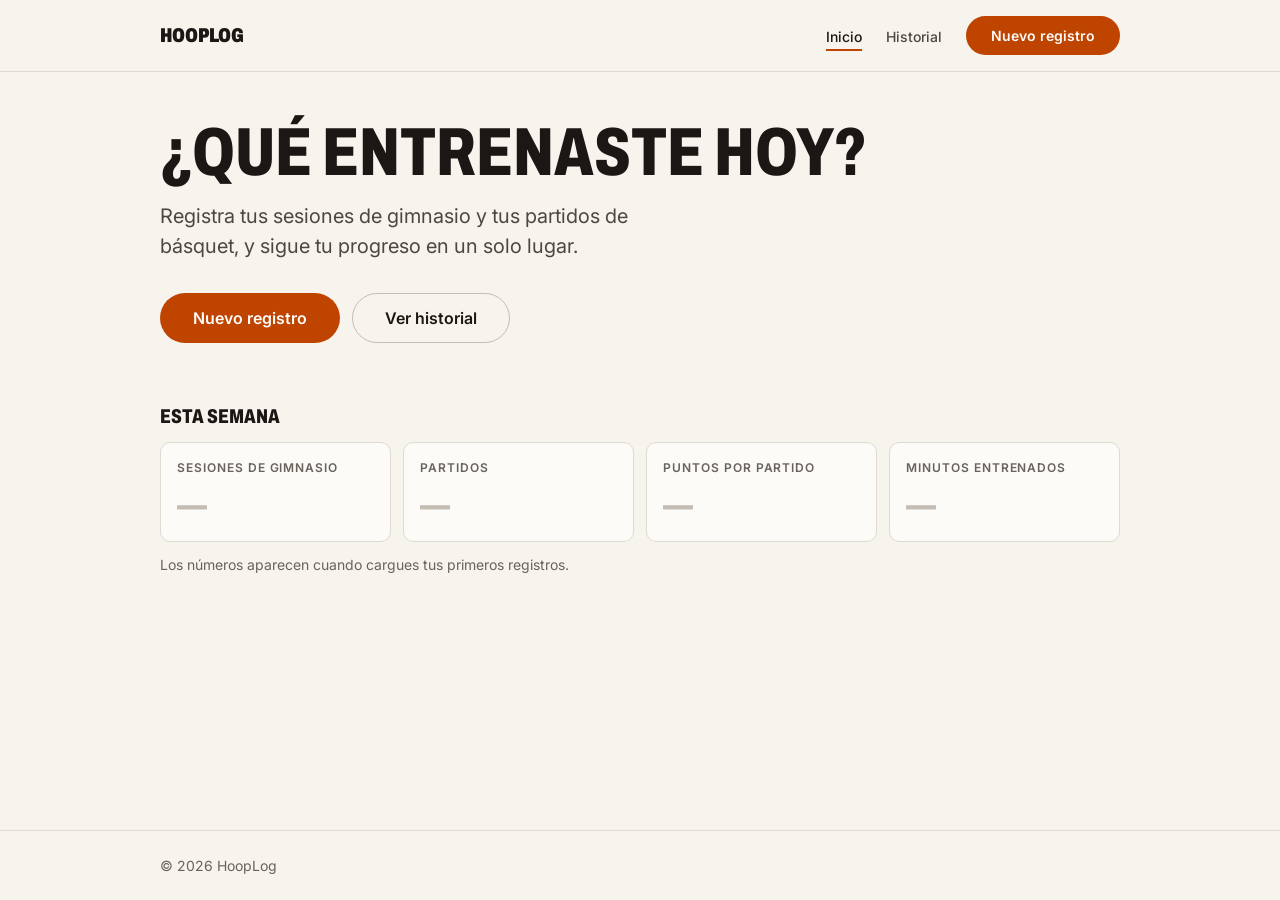
==== commit 4395e4c7: "Reemplazar tarjetas del inicio por titular, acciones y resumen semanal" ====
--- a/index.html
+++ b/index.html
@@ -4,69 +4,61 @@
     <meta charset="UTF-8">
     <meta name="viewport" content="width=device-width, initial-scale=1.0">
     <title>HoopLog</title>
+    <link rel="preconnect" href="https://fonts.googleapis.com">
+    <link rel="preconnect" href="https://fonts.gstatic.com" crossorigin>
+    <link href="https://fonts.googleapis.com/css2?family=Archivo:wdth,wght@62..125,700..900&family=Inter:wght@400..600&display=swap" rel="stylesheet">
     <link rel="stylesheet" href="styles.css">
 </head>
 <body>
     <header class="app-header">
-        <div class="marca">
-            <h1>HoopLog</h1>
-        </div>
-        <nav class ="app-nav">
+        <a class="marca" href="./index.html">HoopLog</a>
+        <nav class="app-nav" aria-label="Principal">
             <ul>
                 <li><a href="./index.html" aria-current="page">Inicio</a></li>
                 <li><a href="./pages/historial.html">Historial</a></li>
-                <li><a href="./pages/nuevoRegistro.html">Nuevo Registro</a></li>
+                <li><a class="btn btn-primary" href="./pages/nuevoRegistro.html">Nuevo registro</a></li>
             </ul>
         </nav>
     </header>
 
     <main class="app-main">
-    <section class="welcome-section">
-      <h2>Bienvenido a HoopLog</h2>
-      <p>Registra tus entrenamientos de gimnasio y tus partidos de básquet, y sigue tu progreso en un solo lugar.</p>
-    </section>
+        <section class="home-hero">
+            <h1>¿Qué entrenaste hoy?</h1>
+            <p>Registra tus sesiones de gimnasio y tus partidos de básquet, y sigue tu progreso en un solo lugar.</p>
+            <div class="home-actions">
+                <a class="btn btn-primary btn-lg" href="./pages/nuevoRegistro.html">Nuevo registro</a>
+                <a class="btn btn-secondary btn-lg" href="./pages/historial.html">Ver historial</a>
+            </div>
+        </section>
 
-    <!-- ACCESOS RÁPIDOS -->
-    <section class="quick-access-section" aria-labelledby="quick-access-title">
-      <h2 id="quick-access-title">Accesos rápidos</h2>
+        <!-- RESUMEN: se completa cuando haya registros guardados -->
+        <section aria-labelledby="stats-title">
+            <h2 class="section-title" id="stats-title">Esta semana</h2>
 
-      <div class="access-grid">
-        <a class="access-card access-card-primary" href="./pages/nuevoRegistro.html">
-          <span class="access-icon" aria-hidden="true">➕</span>
-          <h3>Nuevo registro</h3>
-          <p>Carga una sesión de gimnasio o un partido de básquet.</p>
-        </a>
-
-        <a class="access-card" href="./pages/historial.html">
-          <span class="access-icon" aria-hidden="true">📋</span>
-          <h3>Historial</h3>
-          <p>Revisa tus actividades anteriores y tus estadísticas.</p>
-        </a>
-      </div>
-    </section>
-
-    <!-- QUÉ SE PUEDE REGISTRAR -->
-    <section class="features-section" aria-labelledby="features-title">
-      <h2 id="features-title">Qué puedes registrar</h2>
-
-      <div class="access-grid">
-        <article class="feature-card feature-gym">
-          <h3>🏋️ Gimnasio</h3>
-          <p>Ejercicios, series, repeticiones y peso de cada sesión.</p>
-        </article>
-
-        <article class="feature-card feature-basketball">
-          <h3>🏀 Básquet</h3>
-          <p>Puntos, rebotes y asistencias de cada partido.</p>
-        </article>
-      </div>
-    </section>
+            <ul class="stat-grid">
+                <li class="stat-tile">
+                    <span class="stat-label">Sesiones de gimnasio</span>
+                    <span class="stat-value is-empty">—</span>
+                </li>
+                <li class="stat-tile">
+                    <span class="stat-label">Partidos</span>
+                    <span class="stat-value is-empty">—</span>
+                </li>
+                <li class="stat-tile">
+                    <span class="stat-label">Puntos por partido</span>
+                    <span class="stat-value is-empty">—</span>
+                </li>
+                <li class="stat-tile">
+                    <span class="stat-label">Minutos entrenados</span>
+                    <span class="stat-value is-empty">—</span>
+                </li>
+            </ul>
+            <p class="stat-note">Los números aparecen cuando cargues tus primeros registros.</p>
+        </section>
     </main>
 
-  <footer class="app-footer">
-    <p>&copy; HoopLog &bull; Año 2026</p>
-  </footer>
-
-
+    <footer class="app-footer">
+        <p>&copy; 2026 HoopLog</p>
+    </footer>
 </body>
 </html>
--- a/styles.css
+++ b/styles.css
@@ -1,561 +1,540 @@
-/* ==========================================
-   1. DECLARACIÓN DE VARIABLES (PALETA GLOBAL)
-   ========================================== */
-:root {
-  /* Botones */
-  --btn-primary-bg: #2563eb;
-  --btn-primary-bg-hover: #1d4ed8;
-  --btn-primary-text: #ffffff;
-
-  /* Fondos Estructurales */
-  --page-bg: #f1f5f9;
-  --card-bg: #ffffff;
-  --header-bg: #1e293b;
-  --footer-bg: #0f172a;
-
-  /* Textos */
-  --text-title: #0f172a;
-  --text-heading: #1e293b;
-  --text-body: #334155;
-  --text-label: #475569;
-  --text-muted: #64748b;
-  --header-title-text: #f8fafc;
-  --nav-link-text: #f8fafc;
-  --nav-link-active-text: #ffffff;
-  --nav-link-active-border: #ea580c;
-  --footer-text: #94a3b8;
-
-  /* Campos de Formulario */
-  --input-border: #cbd5e1;
-  --input-border-focus: #2563eb;
-  --input-focus-ring: rgba(37, 99, 235, 0.15);
-
-  /* Tarjetas del Historial */
-  --card-accent-default: #cbd5e1;
-  --card-divider: #e2e8f0;
-  --stat-chip-bg: #f1f5f9;
-
-  /* Tema Gimnasio (Azul) */
-  --gym-text: #1e40af;
-  --gym-fieldset-bg: #eff6ff;
-  --gym-border: #bfdbfe;
-  --gym-badge-bg: #dbeafe;
-  --gym-btn-bg: #dbeafe;
-  --gym-btn-bg-hover: #bfdbfe;
-  --gym-card-accent: #2563eb;
-  --gym-card-gradient-start: #eff6ff;
-  --gym-card-gradient-end: #ffffff;
-
-  /* Tema Básquet (Naranja) */
-  --bball-text: #9a3412;
-  --bball-fieldset-bg: #fff7ed;
-  --bball-border: #fed7aa;
-  --bball-badge-bg: #ffedd5;
-  --bball-card-accent: #ea580c;
-  --bball-card-gradient-start: #fff7ed;
-  --bball-card-gradient-end: #ffffff;
-
-  /* Accesos y Tarjetas del Inicio */
-  --link-focus-outline: #2563eb;
-  --access-card-border: #e2e8f0;
-  --access-card-border-hover: #2563eb;
-  --access-card-primary-bg: #2563eb;
-  --access-card-primary-bg-hover: #1d4ed8;
-  --access-card-primary-text: #ffffff;
-  --gym-feature-bg: #eff6ff;
-  --gym-feature-border: #bfdbfe;
-  --bball-feature-bg: #fff7ed;
-  --bball-feature-border: #fed7aa;
-}
-
-/* ==========================================
-   2. RESET Y ESTRUCTURA BASE
-   ========================================== */
-* {
+/* Hallmark · macrostructure: Workbench (app) · tone: deportivo, minimalista · anchor hue: 42 (naranja básquet)
+ * theme: studied-DNA (source: https://gymmanager.com.ar/ + captura) · paper oklch(96.5% 0.009 80) · accent oklch(55% 0.17 42)
+ * display: Archivo condensada 800–900 · body: Inter · nav: N1b con acción primaria · footer: Ft2 línea simple
+ * studied: yes · DNA-source: url + image · pre-emit critique: P4 H4 E4 S4 R5 V4
+ */
+@import url("./tokens.css");
+
+/* ==========================================
+   1. RESET Y BASE
+   ========================================== */
+*,
+*::before,
+*::after {
   margin: 0;
   padding: 0;
   box-sizing: border-box;
 }
 
-img, input, select, textarea {
+html,
+body {
+  overflow-x: clip;
+}
+
+img, input, select, textarea, button {
   max-width: 100%;
+  font: inherit;
 }
 
 body {
-  font-family: system-ui, sans-serif;
   display: flex;
   flex-direction: column;
   min-height: 100vh;
-  background-color: var(--page-bg);
-  color: var(--text-body);
-}
-
-/* ==========================================
-   3. ENCABEZADO Y PIE DE PÁGINA
+  font-family: var(--font-body);
+  font-size: var(--text-md);
+  line-height: var(--leading-body);
+  color: var(--color-ink-2);
+  background-color: var(--color-paper);
+  -webkit-font-smoothing: antialiased;
+}
+
+h1, h2, h3 {
+  color: var(--color-ink);
+  font-style: normal;
+}
+
+:focus-visible {
+  outline: 2px solid var(--color-focus);
+  outline-offset: 2px;
+}
+
+/* Títulos grandes en Archivo condensada */
+.page-title,
+.home-hero h1,
+.section-title,
+.marca,
+.fieldset-group > legend {
+  font-family: var(--font-display);
+  font-stretch: var(--display-stretch);
+  font-weight: 800;
+  text-transform: uppercase;
+  line-height: var(--leading-tight);
+  overflow-wrap: anywhere;
+  min-width: 0;
+}
+
+.page-title {
+  font-size: var(--text-2xl);
+  margin-bottom: var(--space-xl);
+}
+
+.section-title {
+  font-size: var(--text-lg);
+  margin-bottom: var(--space-md);
+}
+
+/* ==========================================
+   2. ENCABEZADO Y PIE DE PÁGINA
    ========================================== */
 .app-header {
-  background-color: var(--header-bg);
-  padding: 1rem 2rem;
-  display: flex;
+  display: flex;
+  flex-wrap: wrap;
   justify-content: space-between;
   align-items: center;
-}
-
-.marca h1 {
-  color: var(--header-title-text);
+  gap: var(--space-sm) var(--space-lg);
+  padding: var(--space-md) var(--gutter);
+  border-bottom: 1px solid var(--color-rule);
+}
+
+.marca {
+  font-size: var(--text-lg);
+  font-weight: 900;
+  color: var(--color-ink);
+  text-decoration: none;
 }
 
 .app-nav ul {
   display: flex;
-  gap: 1.5rem;
+  flex-wrap: wrap;
+  align-items: center;
+  gap: var(--space-xs) var(--space-lg);
   list-style: none;
 }
 
-.app-nav a {
-  color: var(--nav-link-text);
+.app-nav a:not(.btn) {
+  white-space: nowrap;
+  font-size: var(--text-sm);
+  font-weight: 500;
+  color: var(--color-ink-2);
   text-decoration: none;
-  padding-bottom: 0.25rem;
+  padding-block: var(--space-2xs);
   border-bottom: 2px solid transparent;
 }
 
+.app-nav a:not(.btn):hover {
+  color: var(--color-ink);
+}
+
 /* Página actual en el menú */
-.app-nav a[aria-current="page"] {
-  color: var(--nav-link-active-text);
-  font-weight: 600;
-  border-bottom-color: var(--nav-link-active-border);
+.app-nav a:not(.btn)[aria-current="page"] {
+  color: var(--color-ink);
+  border-bottom-color: var(--color-accent);
+}
+
+.app-nav .btn[aria-current="page"] {
+  background-color: var(--color-accent-hover);
 }
 
 .app-main {
   flex: 1;
-  padding: 2rem;
-  background-color: var(--page-bg);
+  width: 100%;
+  padding: var(--space-2xl) var(--gutter) var(--space-3xl);
 }
 
 .app-footer {
-  background-color: var(--footer-bg);
-  color: var(--footer-text);
-  text-align: center;
-  padding: 1rem;
-}
-
-/* ==========================================
-   4. FORMULARIO Y CAMPOS
-   ========================================== */
-.new-record-section {
-  background-color: var(--card-bg);
-  padding: 1.5rem;
-  border-radius: 8px;
-  box-shadow: 0 2px 5px rgba(0, 0, 0, 0.05);
-  max-width: 500px;
-  margin: 0 auto;
-}
-
-.new-record-section h2 {
-  margin-bottom: 1.2rem;
-  color: var(--text-heading);
-  font-size: 1.25rem;
+  padding: var(--space-lg) var(--gutter);
+  border-top: 1px solid var(--color-rule);
+  font-size: var(--text-sm);
+  color: var(--color-ink-3);
+}
+
+/* ==========================================
+   3. BOTONES
+   ========================================== */
+.btn {
+  display: inline-flex;
+  align-items: center;
+  justify-content: center;
+  gap: var(--space-xs);
+  white-space: nowrap;
+  padding: var(--space-xs) var(--space-lg);
+  border: 1px solid transparent;
+  border-radius: var(--radius-pill);
+  font-size: var(--text-sm);
+  font-weight: 600;
+  text-decoration: none;
+  cursor: pointer;
+  transition: background-color var(--dur-fast) var(--ease-out),
+              border-color var(--dur-fast) var(--ease-out);
+}
+
+.btn:active {
+  transform: translateY(1px);
+}
+
+.btn:disabled {
+  opacity: 0.5;
+  cursor: not-allowed;
+  transform: none;
+}
+
+/* Acción principal: Nuevo registro, Guardar */
+.btn-primary {
+  background-color: var(--color-accent);
+  color: var(--color-accent-ink);
+}
+
+.btn-primary:hover:not(:disabled) {
+  background-color: var(--color-accent-hover);
+}
+
+.btn-secondary {
+  background-color: transparent;
+  color: var(--color-ink);
+  border-color: var(--color-rule-strong);
+}
+
+.btn-secondary:hover:not(:disabled) {
+  background-color: var(--color-surface);
+  border-color: var(--color-ink-3);
+}
+
+.btn-lg {
+  padding: var(--space-sm) var(--space-xl);
+  font-size: var(--text-md);
+}
+
+/* ==========================================
+   4. PÁGINA DE INICIO
+   ========================================== */
+.home-hero {
+  margin-bottom: var(--space-3xl);
+}
+
+.home-hero h1 {
+  font-size: var(--text-display);
+  margin-bottom: var(--space-md);
+}
+
+.home-hero p {
+  max-width: 40ch;
+  font-size: var(--text-lg);
+  margin-bottom: var(--space-xl);
+}
+
+.home-actions {
+  display: flex;
+  flex-wrap: wrap;
+  gap: var(--space-sm);
+}
+
+/* Tarjetas de estadísticas */
+.stat-grid {
+  display: grid;
+  grid-template-columns: repeat(auto-fit, minmax(min(10rem, 100%), 1fr));
+  gap: var(--space-sm);
+  list-style: none;
+}
+
+.stat-tile {
+  display: flex;
+  flex-direction: column;
+  gap: var(--space-xs);
+  padding: var(--space-md);
+  background-color: var(--color-surface);
+  border: 1px solid var(--color-rule);
+  border-radius: var(--radius-md);
+}
+
+.stat-label {
+  font-size: var(--text-xs);
+  font-weight: 600;
+  letter-spacing: var(--tracking-label);
+  text-transform: uppercase;
+  color: var(--color-ink-3);
+}
+
+.stat-label abbr {
+  text-decoration: none;
+}
+
+.stat-value {
+  font-family: var(--font-display);
+  font-stretch: var(--display-stretch);
+  font-weight: 800;
+  font-size: var(--text-2xl);
+  line-height: 1;
+  color: var(--color-ink);
+  font-variant-numeric: tabular-nums;
+}
+
+/* Sin datos todavía */
+.stat-value.is-empty {
+  color: var(--color-rule-strong);
+}
+
+.stat-note {
+  margin-top: var(--space-sm);
+  font-size: var(--text-sm);
+  color: var(--color-ink-3);
+}
+
+/* ==========================================
+   5. FORMULARIO
+   ========================================== */
+.record-form {
+  max-width: 36rem;
 }
 
 .form-group {
   display: flex;
   flex-direction: column;
-  gap: 0.4rem;
-  margin-bottom: 1rem;
+  gap: var(--space-2xs);
+  margin-bottom: var(--space-md);
+  min-width: 0;
 }
 
 .form-group label {
-  font-size: 0.9rem;
-  font-weight: 600;
-  color: var(--text-label);
+  font-size: var(--text-sm);
+  font-weight: 600;
+  color: var(--color-ink);
 }
 
 .form-group input,
 .form-group select,
 .form-group textarea {
-  padding: 0.6rem 0.8rem;
-  border: 1px solid var(--input-border);
-  border-radius: 6px;
-  font-size: 0.95rem;
-  font-family: inherit;
-  outline: none;
-  transition: border-color 0.2s;
-}
-
-.form-group input:focus,
-.form-group select:focus,
-.form-group textarea:focus {
-  border-color: var(--input-border-focus);
-  box-shadow: 0 0 0 3px var(--input-focus-ring);
+  padding: var(--space-xs) var(--space-sm);
+  font-size: var(--text-md);
+  color: var(--color-ink);
+  background-color: var(--color-surface);
+  border: 1px solid var(--color-rule-strong);
+  border-radius: var(--radius-sm);
+  transition: border-color var(--dur-fast) var(--ease-out);
+}
+
+.form-group input:hover,
+.form-group select:hover,
+.form-group textarea:hover {
+  border-color: var(--color-ink-3);
+}
+
+.form-group input:focus-visible,
+.form-group select:focus-visible,
+.form-group textarea:focus-visible {
+  border-color: var(--color-focus);
+  outline-offset: 0;
+}
+
+.form-group ::placeholder {
+  color: var(--color-ink-3);
+}
+
+.form-group textarea {
+  resize: vertical;
 }
 
 .form-row {
-  display: flex;
-  gap: 1rem;
-}
-
-.form-row .form-group {
-  flex: 1;
+  display: grid;
+  grid-template-columns: repeat(2, minmax(0, 1fr));
+  gap: var(--space-md);
 }
 
 .form-row-three {
   display: grid;
   grid-template-columns: repeat(3, minmax(0, 1fr));
-  gap: 0.75rem;
-}
-
-/* Fieldsets diferenciados */
+  gap: var(--space-sm);
+}
+
+/* Bloques de Gimnasio y Básquet: una línea arriba, sin caja */
 .fieldset-group {
-  border: 1px solid;
-  border-radius: 8px;
-  padding: 1rem;
-  margin-bottom: 1.25rem;
   min-width: 0; /* Por defecto un fieldset no se achica menos que su contenido */
-}
-
-.fieldset-group legend {
-  font-weight: 700;
-  font-size: 0.9rem;
-  padding: 0 0.5rem;
-  border-radius: 4px;
-}
-
-.group-gym {
-  border-color: var(--gym-border);
-  background-color: var(--gym-fieldset-bg);
-}
-
-.group-gym legend {
-  color: var(--gym-text);
-  background-color: var(--gym-badge-bg);
-}
-
-.group-basketball {
-  border-color: var(--bball-border);
-  background-color: var(--bball-fieldset-bg);
-}
-
-.group-basketball legend {
-  color: var(--bball-text);
-  background-color: var(--bball-badge-bg);
+  border: 0;
+  border-top: 1px solid var(--color-rule);
+  padding: var(--space-lg) 0 var(--space-xs);
+  margin-bottom: var(--space-md);
+}
+
+/* El float saca la leyenda de la línea del borde */
+.fieldset-group > legend {
+  float: left;
+  width: 100%;
+  margin-bottom: var(--space-md);
+  font-size: var(--text-lg);
+  letter-spacing: 0;
+  text-transform: uppercase;
+  color: var(--color-ink);
+}
+
+.fieldset-group > legend + * {
+  clear: both;
+}
+
+/* Cada ejercicio separado por una línea */
+.exercise-item {
+  padding-block: var(--space-md);
+  border-top: 1px solid var(--color-rule);
+}
+
+.exercise-item:first-child {
+  padding-top: 0;
+  border-top: 0;
+}
+
+.exercise-header {
+  display: flex;
+  justify-content: space-between;
+  align-items: baseline;
+  margin-bottom: var(--space-sm);
+}
+
+.exercise-number {
+  font-size: var(--text-xs);
+  font-weight: 600;
+  letter-spacing: var(--tracking-label);
+  text-transform: uppercase;
+  color: var(--color-ink-3);
+}
+
+.btn-remove-exercise {
+  padding: var(--space-2xs) var(--space-xs);
+  background: none;
+  border: 0;
+  border-radius: var(--radius-sm);
+  font-size: var(--text-sm);
+  font-weight: 600;
+  color: var(--color-danger);
+  cursor: pointer;
+}
+
+.btn-remove-exercise:hover {
+  color: var(--color-danger-hover);
+  text-decoration: underline;
+}
+
+.btn-add-more {
+  margin-bottom: var(--space-md);
 }
 
 .btn-submit {
   width: 100%;
-  padding: 0.75rem;
-  background-color: var(--btn-primary-bg);
-  color: var(--btn-primary-text);
-  font-weight: bold;
-  border: none;
-  border-radius: 6px;
-  cursor: pointer;
-  transition: background-color 0.2s;
-}
-
-.btn-submit:hover {
-  background-color: var(--btn-primary-bg-hover);
-}
-
-/* Tarjeta individual de cada ejercicio dentro de la sesión */
-.exercise-item {
-  background-color: rgba(255, 255, 255, 0.8);
-  border: 1px solid var(--gym-border);
-  border-radius: 6px;
-  padding: 1rem;
-  margin-bottom: 1rem;
-}
-
-.exercise-header {
+  margin-top: var(--space-xs);
+}
+
+/* ==========================================
+   6. HISTORIAL
+   ========================================== */
+.history-grid {
+  display: grid;
+  grid-template-columns: repeat(auto-fill, minmax(min(18rem, 100%), 1fr));
+  gap: var(--space-md);
+}
+
+.activity-card {
+  display: flex;
+  flex-direction: column;
+  gap: var(--space-md);
+  padding: var(--space-lg);
+  background-color: var(--color-surface);
+  border: 1px solid var(--color-rule);
+  border-radius: var(--radius-md);
+}
+
+.card-header {
   display: flex;
   justify-content: space-between;
   align-items: center;
-  margin-bottom: 0.75rem;
-}
-
-.exercise-number {
-  font-weight: 700;
-  font-size: 0.85rem;
-  color: var(--gym-text);
-}
-
-/* Botón 'Eliminar' rojo e individual */
-.btn-remove-exercise {
-  background: none;
-  border: none;
-  font-weight: 600;
-  font-size: 0.8rem;
-  cursor: pointer;
-}
-
-
-
-
-/* Botón secundario para agregar más filas */
-.btn-add-more {
-  background-color: var(--gym-btn-bg);
-  color: var(--gym-text);
-  border: 1px dashed var(--gym-border);
-  padding: 0.6rem 1rem;
-  border-radius: 6px;
-  font-weight: 600;
-  cursor: pointer;
-  width: 100%;
-  transition: background-color 0.2s;
-}
-
-.btn-add-more:hover {
-  background-color: var(--gym-btn-bg-hover);
-}
-
-/* ==========================================
-   5. SECCIÓN HISTORIAL Y TARJETAS
-   ========================================== */
-.history-section {
-  margin-top: 2rem;
-}
-
-.history-section h2 {
-  font-size: 1.25rem;
-  color: var(--text-heading);
-  margin-bottom: 1.25rem;
-}
-
-
-.history-grid {
+  gap: var(--space-sm);
+}
+
+.card-header time {
+  white-space: nowrap;
+  font-size: var(--text-sm);
+  color: var(--color-ink-3);
+  font-variant-numeric: tabular-nums;
+}
+
+.card-body h3 {
+  font-size: var(--text-lg);
+  font-weight: 600;
+  line-height: 1.25;
+  margin-bottom: var(--space-sm);
+}
+
+.stats-list {
   display: grid;
-  grid-template-columns: repeat(auto-fit, minmax(280px, 1fr));
-  gap: 1.25rem;
-}
-
-.activity-card {
-  background-color: var(--card-bg);
-  border-radius: 10px;
-  border-left: 5px solid var(--card-accent-default);
-  padding: 1.25rem;
-  box-shadow: 0 2px 6px rgba(0, 0, 0, 0.05);
+  grid-template-columns: repeat(3, minmax(0, 1fr));
+  gap: var(--space-xs);
+  list-style: none;
+}
+
+.stats-list li {
   display: flex;
   flex-direction: column;
-  justify-content: space-between;
-}
-
-/* Tarjetas Gimnasio */
-.card-gym {
-  border-left-color: var(--gym-card-accent);
-  background: linear-gradient(180deg, var(--gym-card-gradient-start) 0%, var(--gym-card-gradient-end) 100%);
-}
-
-.badge-gym {
-  background-color: var(--gym-badge-bg);
-  color: var(--gym-text);
-}
-
-/* Tarjetas Básquet */
-.card-basketball {
-  border-left-color: var(--bball-card-accent);
-  background: linear-gradient(180deg, var(--bball-card-gradient-start) 0%, var(--bball-card-gradient-end) 100%);
-}
-
-.badge-basketball {
-  background-color: var(--bball-badge-bg);
-  color: var(--bball-text);
-}
-
-.card-header {
-  display: flex;
-  justify-content: space-between;
+  gap: var(--space-2xs);
+  padding: var(--space-xs) var(--space-sm);
+  background-color: var(--color-paper);
+  border-radius: var(--radius-sm);
+}
+
+.stats-list .stat-value {
+  font-size: var(--text-xl);
+}
+
+.activity-meta {
+  margin-top: var(--space-sm);
+  font-size: var(--text-sm);
+  color: var(--color-ink-3);
+}
+
+.activity-meta strong {
+  font-weight: 600;
+  color: var(--color-ink-2);
+  font-variant-numeric: tabular-nums;
+}
+
+.card-footer {
+  margin-top: auto;
+  padding-top: var(--space-md);
+  border-top: 1px solid var(--color-rule);
+  font-size: var(--text-sm);
+}
+
+/* ==========================================
+   7. MARCA DE TIPO DE ACTIVIDAD
+   Un cuadradito de color antes del nombre.
+   ========================================== */
+.type-marker {
+  display: inline-flex;
   align-items: center;
-  margin-bottom: 0.8rem;
-}
-
-.card-header time {
-  font-size: 0.85rem;
-  color: var(--text-muted);
-}
-
-.badge {
-  font-size: 0.75rem;
-  font-weight: 700;
-  padding: 0.25rem 0.6rem;
-  border-radius: 20px;
-}
-
-.card-body h3 {
-  font-size: 1.1rem;
-  color: var(--text-title);
-  margin-bottom: 0.4rem;
-}
-
-.activity-stat {
-  font-weight: 600;
-  color: var(--text-body);
-  margin-bottom: 0.3rem;
-}
-
-.stats-list {
-  display: flex;
-  gap: 0.75rem;
-  list-style: none;
-  padding: 0;
-  margin: 0.5rem 0;
-}
-
-.stats-list li {
-  background-color: var(--stat-chip-bg);
-  padding: 0.3rem 0.6rem;
-  border-radius: 6px;
-  font-size: 0.85rem;
-  color: var(--text-label);
-}
-
-.activity-meta {
-  font-size: 0.85rem;
-  color: var(--text-muted);
-  margin-top: 0.4rem;
-}
-
-.card-footer {
-  margin-top: 1rem;
-  padding-top: 0.75rem;
-  border-top: 1px dashed var(--card-divider);
-  font-size: 0.85rem;
-  color: var(--text-label);
-}
-
-/* ==========================================
-   6. PÁGINA DE INICIO
-   ========================================== */
-.welcome-section,
-.quick-access-section,
-.features-section {
-  max-width: 900px;
-  margin: 0 auto 2rem;
-}
-
-.welcome-section h2 {
-  font-size: 1.6rem;
-  color: var(--text-heading);
-  margin-bottom: 0.5rem;
-}
-
-.welcome-section p {
-  font-size: 1.05rem;
-  color: var(--text-body);
-  line-height: 1.5;
-}
-
-.quick-access-section h2,
-.features-section h2 {
-  font-size: 1.25rem;
-  color: var(--text-heading);
-  margin-bottom: 1rem;
-}
-
-.access-grid {
-  display: grid;
-  grid-template-columns: repeat(auto-fit, minmax(240px, 1fr));
-  gap: 1.25rem;
-}
-
-.access-card {
-  display: block;
-  background-color: var(--card-bg);
-  border: 2px solid var(--access-card-border);
-  border-radius: 10px;
-  padding: 1.5rem;
-  box-shadow: 0 2px 6px rgba(0, 0, 0, 0.05);
-  color: var(--text-body);
-  text-decoration: none;
-  transition: border-color 0.2s, background-color 0.2s;
-}
-
-.access-card:hover {
-  border-color: var(--access-card-border-hover);
-}
-
-.access-card:focus-visible {
-  outline: 3px solid var(--link-focus-outline);
-  outline-offset: 2px;
-}
-
-.access-card h3 {
-  font-size: 1.15rem;
-  color: var(--text-title);
-  margin: 0.5rem 0 0.3rem;
-}
-
-.access-icon {
-  font-size: 1.5rem;
-}
-
-/* Acceso principal: Nuevo registro */
-.access-card-primary {
-  background-color: var(--access-card-primary-bg);
-  border-color: var(--access-card-primary-bg);
-  color: var(--access-card-primary-text);
-}
-
-.access-card-primary h3 {
-  color: var(--access-card-primary-text);
-}
-
-.access-card-primary:hover {
-  background-color: var(--access-card-primary-bg-hover);
-  border-color: var(--access-card-primary-bg-hover);
-}
-
-.feature-card {
-  border: 1px solid;
-  border-radius: 10px;
-  padding: 1.25rem;
-}
-
-.feature-card h3 {
-  font-size: 1.05rem;
-  margin-bottom: 0.3rem;
-}
-
-.feature-gym {
-  background-color: var(--gym-feature-bg);
-  border-color: var(--gym-feature-border);
-}
-
-.feature-gym h3 {
-  color: var(--gym-text);
-}
-
-.feature-basketball {
-  background-color: var(--bball-feature-bg);
-  border-color: var(--bball-feature-border);
-}
-
-.feature-basketball h3 {
-  color: var(--bball-text);
-}
-
-/* ==========================================
-   7. RESPONSIVE (PANTALLAS PEQUEÑAS)
-   ========================================== */
-@media (max-width: 600px) {
-  .app-header {
-    flex-direction: column;
-    gap: 0.8rem;
-    text-align: center;
-  }
-
-  .form-row {
-    flex-direction: column;
+  gap: var(--space-xs);
+  font-size: var(--text-xs);
+  font-weight: 600;
+  letter-spacing: var(--tracking-label);
+  text-transform: uppercase;
+  color: var(--color-ink-2);
+}
+
+.type-marker::before {
+  content: "";
+  flex: none;
+  width: 0.5rem;
+  height: 0.5rem;
+  border-radius: 2px;
+  background-color: var(--type-color);
+}
+
+.type-gym { --type-color: var(--color-gym); }
+.type-bball { --type-color: var(--color-bball); }
+
+/* ==========================================
+   8. RESPONSIVE Y MOVIMIENTO REDUCIDO
+   ========================================== */
+@media (max-width: 37.5rem) {
+  .form-row,
+  .form-row-three {
+    grid-template-columns: minmax(0, 1fr);
     gap: 0;
   }
-
-  .form-row-three {
-    grid-template-columns: minmax(0, 1fr); /* Aquí cambia a 1 columna en celulares */
-    gap: 1rem;
+}
+
+@media (prefers-reduced-motion: reduce) {
+  *,
+  *::before,
+  *::after {
+    transition-duration: 0.01ms !important;
   }
 
-}
-
-
-
-
-
-
-
+  .btn:active {
+    transform: none;
+  }
+}
